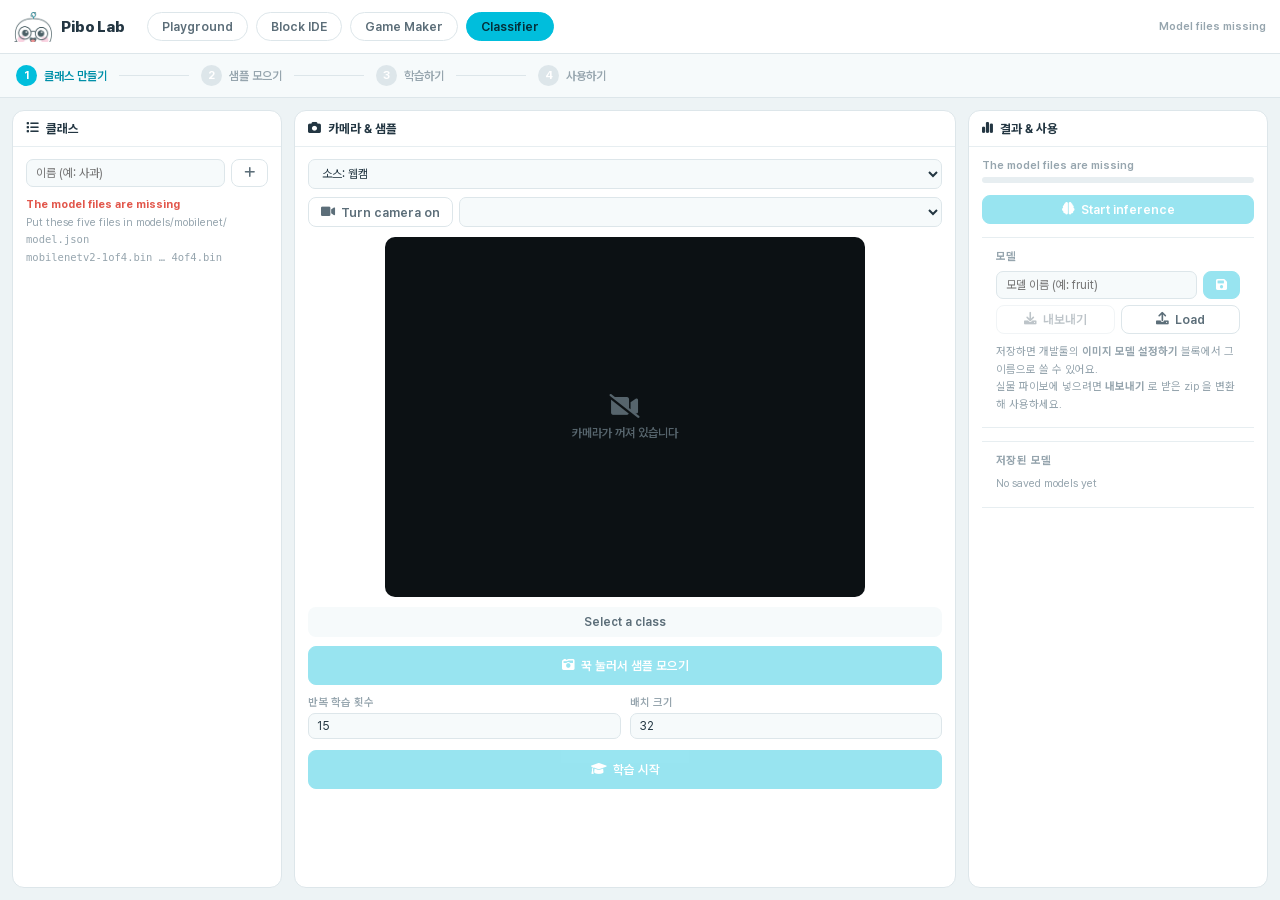
==== classify.html @ d9db9316 "update" ====
<!DOCTYPE html>
<html lang="ko">
<head>
<meta charset="utf-8">
<meta name="viewport" content="width=device-width,initial-scale=1">
<title>파이보 랩 — 분류툴</title>
<link rel="stylesheet" href="css/all.min.css?v=16">
<link rel="icon" type="image/png" href="img/favicon.png">
<link rel="stylesheet" href="fonts/pretendard.css?v=16">
<link rel="stylesheet" href="css/style.css?v=16">
<style>
  html,body{height:100%;margin:0;overflow:hidden}
  body{display:flex;flex-direction:column}
  #cfTop{height:54px;flex-shrink:0;display:flex;align-items:center;gap:8px;padding:0 14px;
    background:var(--panel,#FFFFFF);border-bottom:1px solid var(--line,#DDE6EA);flex-shrink:0;
    font-family:var(--sans,-apple-system,'Segoe UI',sans-serif);font-size:12.5px}
  #cfTop .title{font-size:15.5px;color:var(--ink,#233642);font-weight:800;letter-spacing:-.01em;
    height:100%;display:flex;align-items:center;gap:9px;padding-right:14px}
  #cfTop .sp{flex:1}
  .db{display:inline-flex;align-items:center;gap:6px;border:1px solid var(--line,#DDE6EA);
    background:var(--panel,#fff);color:var(--ink2,#5C6E79);border-radius:8px;
    padding:6px 12px;font-size:12.5px;font-weight:600;cursor:pointer;font-family:inherit;transition:all .12s}
  .db:hover{border-color:var(--acc,#00BEDC);color:var(--acc-ink,#0090A9);background:var(--acc-soft,#E1F7FB)}
  .db:disabled{opacity:.4;cursor:default}
  .db.go{background:var(--acc,#00BEDC);color:#fff;border-color:var(--acc,#00BEDC)}
  .db.go:hover{background:#00A8C4;border-color:#00A8C4;color:#fff}
  .db.go:disabled{background:var(--acc,#00BEDC);border-color:var(--acc,#00BEDC);color:#fff}
  .db.warn{background:var(--warn,#E2574C);color:#fff;border-color:var(--warn,#E2574C)}
  .db.warn:hover{background:#C94A40;border-color:#C94A40;color:#fff}

  /* 단계 표시 */
  #steps{display:flex;align-items:center;gap:0;padding:11px 16px;background:var(--panel2,#F5F9FB);
    border-bottom:1px solid var(--line,#DDE6EA);flex-shrink:0;
    font-family:var(--sans,-apple-system,'Segoe UI',sans-serif)}
  .stp{display:flex;align-items:center;gap:7px;font-size:12px;font-weight:600;color:var(--ink3,#96A5AE)}
  .stp .cir{width:21px;height:21px;border-radius:50%;display:flex;align-items:center;justify-content:center;
    background:var(--line,#DDE6EA);color:#fff;font-size:11px;font-weight:700}
  .stp.on{color:var(--acc-ink,#0090A9)}
  .stp.on .cir{background:var(--acc,#00BEDC)}
  .stp.done .cir{background:var(--ok,#2E9E63)}
  .stp.done{color:var(--ink2,#5C6E79)}
  .stpline{flex:1;height:1px;background:var(--line,#DDE6EA);margin:0 12px;max-width:70px}

  /* 다른 툴과 같이 화면 전체를 쓰고, 남는 높이는 카메라 화면이 가져간다 */
  #cfMain{flex:1;min-height:0;display:flex;gap:12px;padding:12px;box-sizing:border-box;
    background:var(--bg,#F0F5F7);font-family:var(--sans,-apple-system,'Segoe UI',sans-serif)}
  .pan{background:var(--panel,#fff);border:1px solid var(--line,#DDE6EA);border-radius:12px;
    display:flex;flex-direction:column;min-width:0;overflow:hidden}
  .pan > .ph{display:flex;align-items:center;gap:7px;padding:10px 13px;font-size:12.5px;font-weight:700;
    color:var(--ink,#233642);border-bottom:1px solid var(--line-soft,#E7EEF1);flex-shrink:0}
  .pan > .pb{padding:12px 13px;overflow-y:auto;flex:1}
  #panL{width:270px;flex-shrink:0}
  #panC{flex:1}
  #panR{width:300px;flex-shrink:0}

  .row{display:flex;gap:6px}
  .inp{flex:1;min-width:0;border:1px solid var(--line,#DDE6EA);background:var(--panel2,#F5F9FB);
    border-radius:7px;padding:6px 9px;font-size:12px;font-family:inherit;color:var(--ink,#233642);outline:none}
  .inp:focus{border-color:var(--acc,#00BEDC)}
  .hint{font-size:11px;color:var(--ink3,#96A5AE);margin-top:9px;line-height:1.6}

  /* 클래스 카드 */
  .cls{border:1px solid var(--line,#DDE6EA);border-radius:9px;padding:9px 10px;margin-top:8px;cursor:pointer;transition:all .12s}
  .cls:hover{border-color:var(--acc,#00BEDC)}
  .cls.on{border-color:var(--acc,#00BEDC);background:var(--acc-soft,#E1F7FB)}
  .cls .top{display:flex;align-items:center;gap:6px}
  .cls .nm{flex:1;font-size:12.5px;font-weight:700;color:var(--ink,#233642);
    overflow:hidden;text-overflow:ellipsis;white-space:nowrap}
  .cls .ct{font-size:11px;color:var(--ink3,#96A5AE);font-weight:600;flex-shrink:0}
  .cls .del{border:0;background:none;color:var(--ink3,#96A5AE);cursor:pointer;padding:2px 3px;font-size:11px}
  .cls .del:hover{color:var(--warn,#E2574C)}
  .thumbs{display:flex;flex-wrap:wrap;gap:3px;margin-top:7px;max-height:150px;overflow-y:auto;
    padding-right:2px}
  .thumbs img{width:32px;height:32px;object-fit:cover;border-radius:4px;display:block;cursor:pointer;
    transition:transform .1s,outline-color .1s;outline:2px solid transparent}
  .thumbs img:hover{transform:scale(2.2);outline-color:var(--warn,#E2574C);position:relative;z-index:5}

  /* 카메라 */
  /* 카메라·3D 모두 4:3 이므로 박스도 4:3 으로 둔다 (좌우 검은 여백이 생기지 않는다).
     높이는 화면에 맞춰 잡되 너무 커지지 않게 상한을 둔다. */
  #panC .pb{display:flex;flex-direction:column;min-height:0}
  #camBox{position:relative;background:#0C1114;border-radius:10px;overflow:hidden;
    flex:0 0 auto;aspect-ratio:4/3;height:min(40vh,360px);width:auto;max-width:100%;margin:0 auto}
  #camVid{width:100%;height:100%;object-fit:contain;display:block}
  #capBtn,#trainBtn,.params,.selinfo,#panC .row{flex-shrink:0}
  #vp{position:absolute;inset:0;display:none}
  /* 학습에 쓰이는 것은 파이보가 보는 화면이다. 3D 전체 화면이 아니라 그것을 보여준다 */
  .vchk{display:flex;align-items:center;gap:6px;font-size:11.5px;font-weight:600;color:var(--ink2,#5C6E79);cursor:pointer}
  .vchk input{cursor:pointer}
  .vhint{font-weight:500;color:var(--ink3,#96A5AE);font-size:11px}
  .vrows{display:flex;gap:14px;margin-top:7px;flex-wrap:wrap}
  .vr{display:flex;align-items:center;gap:4px;font-size:11px;color:var(--ink2,#5C6E79)}
  .vr b{font-weight:600;margin-right:2px}
  .vr i{font-style:normal;font-weight:700;color:var(--ink,#233642);min-width:32px;text-align:center;
    font-variant-numeric:tabular-nums}
  .vb{width:19px;height:19px;border:1px solid var(--line,#DDE6EA);background:var(--panel2,#F5F9FB);
    border-radius:5px;font-family:inherit;font-size:11px;font-weight:700;line-height:1;padding:0;
    cursor:pointer;color:var(--ink,#233642)}
  .vb:hover{border-color:var(--acc,#00BEDC);color:var(--acc-ink,#0090A9)}
  #povView{position:absolute;inset:0;width:100%;height:100%;object-fit:contain;display:none;z-index:2;background:#0C1114}
  @keyframes spin{to{transform:rotate(360deg)}}
  #vp canvas{width:100%;height:100%;display:block}
  /* 분류툴에서는 OLED·카메라 패널이 필요 없다.
     #oledPreview 는 viewer.js 가 체험툴용 폴백으로 직접 만드는 것이라 따로 숨긴다 */
  #vpPanels,#oledPreview{display:none !important}
  #camOff{position:absolute;inset:0;display:flex;flex-direction:column;align-items:center;justify-content:center;
    gap:8px;color:#56646C;font-size:12px;font-weight:600}
  .selinfo{margin-top:10px;padding:8px 10px;border-radius:8px;background:var(--panel2,#F5F9FB);
    font-size:12px;color:var(--ink2,#5C6E79);font-weight:600;text-align:center}
  .selinfo.on{background:var(--acc-soft,#E1F7FB);color:var(--acc-ink,#0090A9)}
  #capBtn{width:100%;margin-top:9px;justify-content:center;padding:11px}
  .params{display:flex;gap:9px;margin-top:11px}
  .params label{flex:1;font-size:11px;color:var(--ink3,#96A5AE);font-weight:600}
  .params input{width:100%;box-sizing:border-box;margin-top:4px;border:1px solid var(--line,#DDE6EA);
    background:var(--panel2,#F5F9FB);border-radius:7px;padding:5px 8px;font-size:12px;font-family:inherit;
    color:var(--ink,#233642);outline:none}
  #trainBtn{width:100%;margin-top:11px;justify-content:center;padding:11px}

  /* 진행 */
  .prg{margin-bottom:12px}
  .prg .lb{display:flex;justify-content:space-between;font-size:11px;color:var(--ink3,#96A5AE);font-weight:600;margin-bottom:5px}
  .track{height:6px;border-radius:3px;background:var(--line-soft,#E7EEF1);overflow:hidden}
  .fill{height:100%;width:0;background:var(--acc,#00BEDC);transition:width .2s}

  /* 예측 결과 */
  .bar{margin-bottom:7px}
  .bar .bl{display:flex;justify-content:space-between;font-size:11.5px;font-weight:600;
    color:var(--ink2,#5C6E79);margin-bottom:3px}
  .bar .bt{height:8px;border-radius:4px;background:var(--line-soft,#E7EEF1);overflow:hidden}
  .bar .bf{height:100%;width:0;background:var(--ink3,#B8C4CB);transition:width .15s}
  .bar.top .bl{color:var(--acc-ink,#0090A9)}
  .bar.top .bf{background:var(--acc,#00BEDC)}

  .sec{border-top:1px solid var(--line-soft,#E7EEF1);margin-top:13px;padding-top:12px}
  .sec .st{font-size:11px;font-weight:700;color:var(--ink3,#96A5AE);margin-bottom:8px;
    text-transform:uppercase;letter-spacing:.04em}
  .saved{display:flex;align-items:center;gap:6px;padding:6px 9px;border-radius:7px;
    background:var(--panel2,#F5F9FB);margin-bottom:5px;font-size:11.5px}
  .saved .nm{flex:1;font-weight:700;color:var(--ink,#233642);overflow:hidden;text-overflow:ellipsis;white-space:nowrap}
  .saved .mt{color:var(--ink3,#96A5AE);flex-shrink:0;font-size:10.5px}
  .saved button{border:0;background:none;color:var(--ink3,#96A5AE);cursor:pointer;padding:2px 3px}
  .saved button:hover{color:var(--warn,#E2574C)}

  #toast{position:fixed;left:50%;bottom:26px;transform:translateX(-50%);z-index:200;
    background:#233642;color:#fff;font-size:12.5px;font-weight:600;padding:10px 18px;border-radius:9px;
    box-shadow:0 6px 20px rgba(0,0,0,.2);opacity:0;pointer-events:none;transition:opacity .2s;
    font-family:var(--sans,-apple-system,'Segoe UI',sans-serif)}
  #toast.on{opacity:1}

  @media (max-width:1100px){
    #cfMain{flex-wrap:wrap;overflow-y:auto}
    #panL,#panR{width:100%}
    #panC{flex:1 1 100%;min-height:420px}
    #camBox{min-height:220px}
  }
</style>
</head>
<body>

<div id="cfTop">
  <span class="title"><img src="img/pibo-logo.png" alt="" style="height:30px">파이보 랩</span>
  <a class="navlink" href="index.html">체험툴</a>
  <a class="navlink" href="dev.html">개발툴</a>
  <a class="navlink" href="game.html">게임툴</a>
  <span class="navlink on">분류툴</span>
  <span class="sp"></span>
  <span id="engine" style="font-size:11px;color:var(--ink3,#96A5AE);font-weight:600">준비 중…</span>
</div>

<div id="steps">
  <div class="stp on" id="s1"><span class="cir">1</span>클래스 만들기</div>
  <div class="stpline"></div>
  <div class="stp" id="s2"><span class="cir">2</span>샘플 모으기</div>
  <div class="stpline"></div>
  <div class="stp" id="s3"><span class="cir">3</span>학습하기</div>
  <div class="stpline"></div>
  <div class="stp" id="s4"><span class="cir">4</span>사용하기</div>
</div>

<div id="cfMain">

  <div class="pan" id="panL">
    <div class="ph"><i class="fa-solid fa-list"></i>클래스</div>
    <div class="pb">
      <div class="row">
        <input class="inp" id="clsName" type="text" placeholder="이름 (예: 사과)" maxlength="20">
        <button class="db" id="clsAdd"><i class="fa-solid fa-plus"></i></button>
      </div>
      <div id="clsList"></div>
      <div class="hint" id="clsHint">
        <i class="fa-solid fa-lightbulb"></i> 구분하고 싶은 것마다 클래스를 만드세요.<br>
        클래스를 눌러 선택한 뒤 샘플을 모읍니다.
      </div>
    </div>
  </div>

  <div class="pan" id="panC">
    <div class="ph"><i class="fa-solid fa-camera"></i>카메라 &amp; 샘플</div>
    <div class="pb">
      <div class="row" style="margin-bottom:8px">
        <select class="inp" id="srcSel" style="cursor:pointer">
          <option value="webcam">소스: 웹캠</option>
          <option value="pibo">소스: 파이보 시야 (공장 라인)</option>
        </select>
      </div>
      <div class="row" id="webRow" style="margin-bottom:10px">
        <button class="db" id="camBtn" style="flex-shrink:0"><i class="fa-solid fa-video"></i> 카메라 켜기</button>
        <select class="inp" id="camSel" style="cursor:pointer"></select>
      </div>
      <div class="row" id="piboRow" style="margin-bottom:8px;display:none">
        <select class="inp" id="lineSel" style="cursor:pointer"></select>
        <select class="inp" id="itemSel" style="cursor:pointer"></select>
      </div>
      <div id="varyRow" style="display:none;margin-bottom:10px">
        <label class="vchk"><input type="checkbox" id="varyChk" checked>
          자동 변화 <span class="vhint">— 물건이 돌아가며 여러 각도로 찍힙니다 (끄면 정면 고정)</span></label>
        <div class="vrows">
          <span class="vr"><b>좌우</b><button class="vb" data-k="x" data-d="-0.01">−</button>
            <i id="vX">0cm</i><button class="vb" data-k="x" data-d="0.01">+</button></span>
          <span class="vr"><b>앞뒤</b><button class="vb" data-k="z" data-d="-0.01">−</button>
            <i id="vZ">0cm</i><button class="vb" data-k="z" data-d="0.01">+</button></span>
          <span class="vr"><b>크기</b><button class="vb" data-k="s" data-d="-0.1">−</button>
            <i id="vS">1.0</i><button class="vb" data-k="s" data-d="0.1">+</button></span>
          <span class="vr"><b>고개 각도</b><button class="vb" id="tiltDn">−</button>
            <i id="vT">0°</i><button class="vb" id="tiltUp">+</button></span>
          <span class="vr"><b>벨트 거리</b><button class="vb" id="distDn">−</button>
            <i id="vD">0cm</i><button class="vb" id="distUp">+</button></span>
        </div>
      </div>

      <div id="camBox">
        <video id="camVid" playsinline muted></video>
        <div id="vp">
          <canvas id="cv"></canvas>
          <div id="loadOv" style="position:absolute;inset:0;display:none;flex-direction:column;
               align-items:center;justify-content:center;gap:7px;background:rgba(12,17,20,.88);color:#E6EDF3;
               font-size:12px;font-weight:600">
            <div id="spinner" style="width:22px;height:22px;border:3px solid #3A4046;border-top-color:#00BEDC;
                 border-radius:50%;animation:spin 1s linear infinite"></div>
            <div id="loadTitle">불러오는 중</div>
            <div style="width:60%;height:4px;border-radius:2px;background:#3A4046;overflow:hidden">
              <div id="pbar" style="height:100%;width:0;background:#00BEDC"></div>
            </div>
            <div id="ptext" style="font-size:11px;color:#9AA5AD;font-weight:500;text-align:center"></div>
          </div>
          <div id="emptyMsg" style="position:absolute;inset:0;display:none;align-items:center;
               justify-content:center;color:#8B949E;font-size:12px;font-weight:600">모델을 불러오지 못했습니다</div>
        </div>
        <canvas id="povView"></canvas>
        <div id="camOff"><i class="fa-solid fa-video-slash fa-2x"></i><span>카메라가 꺼져 있습니다</span></div>
      </div>

      <div class="selinfo" id="selInfo">클래스를 선택하세요</div>

      <button class="db go" id="capBtn" disabled><i class="fa-solid fa-camera-retro"></i> 꾹 눌러서 샘플 모으기</button>

      <div class="params">
        <label>반복 학습 횟수<input type="number" id="epochs" value="15" min="1" max="100"></label>
        <label>배치 크기<input type="number" id="batch" value="32" min="1" max="256"></label>
      </div>

      <button class="db go" id="trainBtn" disabled><i class="fa-solid fa-graduation-cap"></i> 학습 시작</button>
    </div>
  </div>

  <div class="pan" id="panR">
    <div class="ph"><i class="fa-solid fa-chart-simple"></i>결과 &amp; 사용</div>
    <div class="pb">
      <div class="prg">
        <div class="lb"><span id="prgLabel">준비 중</span><span id="prgPct"></span></div>
        <div class="track"><div class="fill" id="prgFill"></div></div>
      </div>

      <button class="db go" id="inferBtn" disabled style="width:100%;justify-content:center">
        <i class="fa-solid fa-brain"></i> 추론 시작
      </button>
      <div id="bars" style="margin-top:11px"></div>

      <div class="sec">
        <div class="st">모델</div>
        <div class="row" style="margin-bottom:6px">
          <input class="inp" id="mdlName" type="text" placeholder="모델 이름 (예: fruit)" maxlength="30">
          <button class="db go" id="mdlSave" disabled><i class="fa-solid fa-floppy-disk"></i></button>
        </div>
        <div class="row">
          <button class="db" id="mdlExport" disabled style="flex:1;justify-content:center">
            <i class="fa-solid fa-download"></i> 내보내기
          </button>
          <button class="db" id="mdlImport" style="flex:1;justify-content:center">
            <i class="fa-solid fa-upload"></i> 불러오기
          </button>
        </div>
        <input type="file" id="mdlFile" accept=".zip" style="display:none">
        <div class="hint">
          저장하면 개발툴의 <b>이미지 모델 설정하기</b> 블록에서 그 이름으로 쓸 수 있어요.<br>
          실물 파이보에 넣으려면 <b>내보내기</b> 로 받은 zip 을 변환해 사용하세요.
        </div>
      </div>

      <div class="sec">
        <div class="st">저장된 모델</div>
        <div id="savedList"></div>
      </div>
    </div>
  </div>

</div>

<div id="toast"></div>

<!-- viewer.js / physics.js 가 참조하는 체험툴 전용 요소들 (분류툴에선 화면에 안 보임) -->
<div class="stubs" style="display:none">
  <span id="statusBadge"></span><div id="infoSec"></div><div id="infoRows"></div>
  <div id="jointsEl"></div><span id="jcount"></span>
  <input id="lcdText" value=""><input type="color" id="lcdColor" value="#ffffff">
  <input type="color" id="glassColor" value="#00e1ff">
  <span id="tlTimeDisp"></span><span id="tlPlayPause"></span>
  <button id="physBtn"></button><button id="gridBtn"></button>
</div>

<script src="lib/three.min.js?v=16"></script>
<script src="lib/jszip.min.js?v=16"></script>
<script src="lib/tf.min.js?v=16"></script>
<script src="js/i18n.js?v=16"></script>

<!-- 시뮬레이터 (개발툴과 완전히 같은 파일) -->
<script src="js/config.js?v=16"></script>
<script src="js/dom.js?v=16"></script>
<script src="js/orbit.js?v=16"></script>
<script src="js/loaders.js?v=16"></script>
<script src="js/viewer.js?v=16"></script>
<script src="js/physics.js?v=16"></script>
<script src="js/backdrop.js?v=16"></script>
<script src="js/backdrop_factory.js?v=16"></script>
<script src="js/motion.js?v=16"></script>
<script src="js/pibo_api.js?v=16"></script>
<script src="js/custom_style.js?v=16"></script>
<script src="js/pibo_oled.js?v=16"></script>
<script src="js/motion_names.js?v=16"></script>
<script src="js/cf_store.js?v=16"></script>
<script src="js/pibo_camera.js?v=16"></script>
<script src="js/classify.js?v=16"></script>
</body>
</html>
---- fonts/pretendard.css ----
/*
Copyright (c) 2021 Kil Hyung-jin, with Reserved Font Name Pretendard.
https://github.com/orioncactus/pretendard

This Font Software is licensed under the SIL Open Font License, Version 1.1.
This license is copied below, and is also available with a FAQ at:
http://scripts.sil.org/OFL
*/
/* [0] */
@font-face {
	font-family: 'Pretendard Variable';
	font-style: normal;
	font-display: swap;
	font-weight: 45 920;
	src: url(./woff2-dynamic-subset/PretendardVariable.subset.0.woff2) format('woff2-variations');
	unicode-range: U+f9ca-fa0b, U+ff03-ff05, U+ff07, U+ff0a-ff0b, U+ff0d-ff19, U+ff1b, U+ff1d, U+ff20-ff5b, U+ff5d, U+ffe0-ffe3, U+ffe5-ffe6;
}

/* [1] */
@font-face {
	font-family: 'Pretendard Variable';
	font-style: normal;
	font-display: swap;
	font-weight: 45 920;
	src: url(./woff2-dynamic-subset/PretendardVariable.subset.1.woff2) format('woff2-variations');
	unicode-range: U+d723-d728, U+d72a-d733, U+d735-d748, U+d74a-d74f, U+d752-d753, U+d755-d757, U+d75a-d75f, U+d762-d764, U+d766-d768, U+d76a-d76b, U+d76d-d76f, U+d771-d787, U+d789-d78b, U+d78d-d78f, U+d791-d797, U+d79a, U+d79c, U+d79e-d7a3, U+f900-f909, U+f90b-f92e;
}

/* [2] */
@font-face {
	font-family: 'Pretendard Variable';
	font-style: normal;
	font-display: swap;
	font-weight: 45 920;
	src: url(./woff2-dynamic-subset/PretendardVariable.subset.2.woff2) format('woff2-variations');
	unicode-range: U+d679-d68b, U+d68e-d69e, U+d6a0, U+d6a2-d6a7, U+d6a9-d6c3, U+d6c6-d6c7, U+d6c9-d6cb, U+d6cd-d6d3, U+d6d5-d6d6, U+d6d8-d6e3, U+d6e5-d6e7, U+d6e9-d6fb, U+d6fd-d717, U+d719-d71f, U+d721-d722;
}

/* [3] */
@font-face {
	font-family: 'Pretendard Variable';
	font-style: normal;
	font-display: swap;
	font-weight: 45 920;
	src: url(./woff2-dynamic-subset/PretendardVariable.subset.3.woff2) format('woff2-variations');
	unicode-range: U+d5bc-d5c7, U+d5ca-d5cb, U+d5cd-d5cf, U+d5d1-d5d7, U+d5d9-d5da, U+d5dc, U+d5de-d5e3, U+d5e6-d5e7, U+d5e9-d5eb, U+d5ed-d5f6, U+d5f8, U+d5fa-d5ff, U+d602-d603, U+d605-d607, U+d609-d60f, U+d612-d613, U+d616-d61b, U+d61d-d637, U+d63a-d63b, U+d63d-d63f, U+d641-d647, U+d64a-d64c, U+d64e-d653, U+d656-d657, U+d659-d65b, U+d65d-d666, U+d668, U+d66a-d678;
}

/* [4] */
@font-face {
	font-family: 'Pretendard Variable';
	font-style: normal;
	font-display: swap;
	font-weight: 45 920;
	src: url(./woff2-dynamic-subset/PretendardVariable.subset.4.woff2) format('woff2-variations');
	unicode-range: U+d507, U+d509-d50b, U+d50d-d513, U+d515-d53b, U+d53e-d53f, U+d541-d543, U+d545-d54c, U+d54e, U+d550, U+d552-d557, U+d55a-d55b, U+d55d-d55f, U+d561-d564, U+d566-d567, U+d56a, U+d56c, U+d56e-d573, U+d576-d577, U+d579-d583, U+d585-d586, U+d58a-d5a4, U+d5a6-d5bb;
}

/* [5] */
@font-face {
	font-family: 'Pretendard Variable';
	font-style: normal;
	font-display: swap;
	font-weight: 45 920;
	src: url(./woff2-dynamic-subset/PretendardVariable.subset.5.woff2) format('woff2-variations');
	unicode-range: U+d464-d477, U+d47a-d47b, U+d47d-d47f, U+d481-d487, U+d489-d48a, U+d48c, U+d48e-d4e7, U+d4e9-d503, U+d505-d506;
}

/* [6] */
@font-face {
	font-family: 'Pretendard Variable';
	font-style: normal;
	font-display: swap;
	font-weight: 45 920;
	src: url(./woff2-dynamic-subset/PretendardVariable.subset.6.woff2) format('woff2-variations');
	unicode-range: U+d3bf-d3c7, U+d3ca-d3cf, U+d3d1-d3eb, U+d3ee-d3ef, U+d3f1-d3f3, U+d3f5-d3fb, U+d3fd-d400, U+d402-d45b, U+d45d-d463;
}

/* [7] */
@font-face {
	font-family: 'Pretendard Variable';
	font-style: normal;
	font-display: swap;
	font-weight: 45 920;
	src: url(./woff2-dynamic-subset/PretendardVariable.subset.7.woff2) format('woff2-variations');
	unicode-range: U+d2ff, U+d302-d304, U+d306-d30b, U+d30f, U+d311-d313, U+d315-d31b, U+d31e, U+d322-d324, U+d326-d327, U+d32a-d32b, U+d32d-d32f, U+d331-d337, U+d339-d33c, U+d33e-d37b, U+d37e-d37f, U+d381-d383, U+d385-d38b, U+d38e-d390, U+d392-d397, U+d39a-d39b, U+d39d-d39f, U+d3a1-d3a7, U+d3a9-d3aa, U+d3ac, U+d3ae-d3b3, U+d3b5-d3b7, U+d3b9-d3bb, U+d3bd-d3be;
}

/* [8] */
@font-face {
	font-family: 'Pretendard Variable';
	font-style: normal;
	font-display: swap;
	font-weight: 45 920;
	src: url(./woff2-dynamic-subset/PretendardVariable.subset.8.woff2) format('woff2-variations');
	unicode-range: U+d257-d27f, U+d281-d29b, U+d29d-d29f, U+d2a1-d2ab, U+d2ad-d2b7, U+d2ba-d2bb, U+d2bd-d2bf, U+d2c1-d2c7, U+d2c9-d2ef, U+d2f2-d2f3, U+d2f5-d2f7, U+d2f9-d2fe;
}

/* [9] */
@font-face {
	font-family: 'Pretendard Variable';
	font-style: normal;
	font-display: swap;
	font-weight: 45 920;
	src: url(./woff2-dynamic-subset/PretendardVariable.subset.9.woff2) format('woff2-variations');
	unicode-range: U+d1b4, U+d1b6-d1f3, U+d1f5-d22b, U+d22e-d22f, U+d231-d233, U+d235-d23b, U+d23d-d240, U+d242-d256;
}

/* [10] */
@font-face {
	font-family: 'Pretendard Variable';
	font-style: normal;
	font-display: swap;
	font-weight: 45 920;
	src: url(./woff2-dynamic-subset/PretendardVariable.subset.10.woff2) format('woff2-variations');
	unicode-range: U+d105-d12f, U+d132-d133, U+d135-d137, U+d139-d13f, U+d141-d142, U+d144, U+d146-d14b, U+d14e-d14f, U+d151-d153, U+d155-d15b, U+d15e-d187, U+d189-d19f, U+d1a2-d1a3, U+d1a5-d1a7, U+d1a9-d1af, U+d1b2-d1b3;
}

/* [11] */
@font-face {
	font-family: 'Pretendard Variable';
	font-style: normal;
	font-display: swap;
	font-weight: 45 920;
	src: url(./woff2-dynamic-subset/PretendardVariable.subset.11.woff2) format('woff2-variations');
	unicode-range: U+d04b-d04f, U+d051-d057, U+d059-d06b, U+d06d-d06f, U+d071-d073, U+d075-d07b, U+d07e-d0a3, U+d0a6-d0a7, U+d0a9-d0ab, U+d0ad-d0b3, U+d0b6, U+d0b8, U+d0ba-d0bf, U+d0c2-d0c3, U+d0c5-d0c7, U+d0c9-d0cf, U+d0d2, U+d0d6-d0db, U+d0de-d0df, U+d0e1-d0e3, U+d0e5-d0eb, U+d0ee-d0f0, U+d0f2-d104;
}

/* [12] */
@font-face {
	font-family: 'Pretendard Variable';
	font-style: normal;
	font-display: swap;
	font-weight: 45 920;
	src: url(./woff2-dynamic-subset/PretendardVariable.subset.12.woff2) format('woff2-variations');
	unicode-range: U+cfa2-cfc3, U+cfc5-cfdf, U+cfe2-cfe3, U+cfe5-cfe7, U+cfe9-cff4, U+cff6-cffb, U+cffd-cfff, U+d001-d003, U+d005-d017, U+d019-d033, U+d036-d037, U+d039-d03b, U+d03d-d04a;
}

/* [13] */
@font-face {
	font-family: 'Pretendard Variable';
	font-style: normal;
	font-display: swap;
	font-weight: 45 920;
	src: url(./woff2-dynamic-subset/PretendardVariable.subset.13.woff2) format('woff2-variations');
	unicode-range: U+cef0-cef3, U+cef6, U+cef9-ceff, U+cf01-cf03, U+cf05-cf07, U+cf09-cf0f, U+cf11-cf12, U+cf14-cf1b, U+cf1d-cf1f, U+cf21-cf2f, U+cf31-cf53, U+cf56-cf57, U+cf59-cf5b, U+cf5d-cf63, U+cf66, U+cf68, U+cf6a-cf6f, U+cf71-cf84, U+cf86-cf8b, U+cf8d-cfa1;
}

/* [14] */
@font-face {
	font-family: 'Pretendard Variable';
	font-style: normal;
	font-display: swap;
	font-weight: 45 920;
	src: url(./woff2-dynamic-subset/PretendardVariable.subset.14.woff2) format('woff2-variations');
	unicode-range: U+ce3c-ce57, U+ce5a-ce5b, U+ce5d-ce5f, U+ce61-ce67, U+ce6a, U+ce6c, U+ce6e-ce73, U+ce76-ce77, U+ce79-ce7b, U+ce7d-ce83, U+ce85-ce88, U+ce8a-ce8f, U+ce91-ce93, U+ce95-ce97, U+ce99-ce9f, U+cea2, U+cea4-ceab, U+cead-cee3, U+cee6-cee7, U+cee9-ceeb, U+ceed-ceef;
}

/* [15] */
@font-face {
	font-family: 'Pretendard Variable';
	font-style: normal;
	font-display: swap;
	font-weight: 45 920;
	src: url(./woff2-dynamic-subset/PretendardVariable.subset.15.woff2) format('woff2-variations');
	unicode-range: U+cd92-cd93, U+cd96-cd97, U+cd99-cd9b, U+cd9d-cda3, U+cda6-cda8, U+cdaa-cdaf, U+cdb1-cdc3, U+cdc5-cdcb, U+cdcd-cde7, U+cde9-ce03, U+ce05-ce1f, U+ce22-ce34, U+ce36-ce3b;
}

/* [16] */
@font-face {
	font-family: 'Pretendard Variable';
	font-style: normal;
	font-display: swap;
	font-weight: 45 920;
	src: url(./woff2-dynamic-subset/PretendardVariable.subset.16.woff2) format('woff2-variations');
	unicode-range: U+ccef-cd07, U+cd0a-cd0b, U+cd0d-cd1a, U+cd1c, U+cd1e-cd2b, U+cd2d-cd5b, U+cd5d-cd77, U+cd79-cd91;
}

/* [17] */
@font-face {
	font-family: 'Pretendard Variable';
	font-style: normal;
	font-display: swap;
	font-weight: 45 920;
	src: url(./woff2-dynamic-subset/PretendardVariable.subset.17.woff2) format('woff2-variations');
	unicode-range: U+cc3f-cc43, U+cc46-cc47, U+cc49-cc4b, U+cc4d-cc53, U+cc55-cc58, U+cc5a-cc5f, U+cc61-cc97, U+cc9a-cc9b, U+cc9d-cc9f, U+cca1-cca7, U+ccaa, U+ccac, U+ccae-ccb3, U+ccb6-ccb7, U+ccb9-ccbb, U+ccbd-cccf, U+ccd1-cce3, U+cce5-ccee;
}

/* [18] */
@font-face {
	font-family: 'Pretendard Variable';
	font-style: normal;
	font-display: swap;
	font-weight: 45 920;
	src: url(./woff2-dynamic-subset/PretendardVariable.subset.18.woff2) format('woff2-variations');
	unicode-range: U+cb91-cbd3, U+cbd5-cbe3, U+cbe5-cc0b, U+cc0e-cc0f, U+cc11-cc13, U+cc15-cc1b, U+cc1d-cc20, U+cc23-cc27, U+cc2a-cc2b, U+cc2d, U+cc2f, U+cc31-cc37, U+cc3a, U+cc3c;
}

/* [19] */
@font-face {
	font-family: 'Pretendard Variable';
	font-style: normal;
	font-display: swap;
	font-weight: 45 920;
	src: url(./woff2-dynamic-subset/PretendardVariable.subset.19.woff2) format('woff2-variations');
	unicode-range: U+caf4-cb47, U+cb4a-cb90;
}

/* [20] */
@font-face {
	font-family: 'Pretendard Variable';
	font-style: normal;
	font-display: swap;
	font-weight: 45 920;
	src: url(./woff2-dynamic-subset/PretendardVariable.subset.20.woff2) format('woff2-variations');
	unicode-range: U+ca4a-ca4b, U+ca4e-ca4f, U+ca51-ca53, U+ca55-ca5b, U+ca5d-ca60, U+ca62-ca83, U+ca85-cabb, U+cabe-cabf, U+cac1-cac3, U+cac5-cacb, U+cacd-cad0, U+cad2, U+cad4-cad8, U+cada-caf3;
}

/* [21] */
@font-face {
	font-family: 'Pretendard Variable';
	font-style: normal;
	font-display: swap;
	font-weight: 45 920;
	src: url(./woff2-dynamic-subset/PretendardVariable.subset.21.woff2) format('woff2-variations');
	unicode-range: U+c996-c997, U+c99a-c99c, U+c99e-c9bf, U+c9c2-c9c3, U+c9c5-c9c7, U+c9c9-c9cf, U+c9d2, U+c9d4, U+c9d7-c9d8, U+c9db, U+c9de-c9df, U+c9e1-c9e3, U+c9e5-c9e6, U+c9e8-c9eb, U+c9ee-c9f0, U+c9f2-c9f7, U+c9f9-ca0b, U+ca0d-ca28, U+ca2a-ca49;
}

/* [22] */
@font-face {
	font-family: 'Pretendard Variable';
	font-style: normal;
	font-display: swap;
	font-weight: 45 920;
	src: url(./woff2-dynamic-subset/PretendardVariable.subset.22.woff2) format('woff2-variations');
	unicode-range: U+c8e9-c8f4, U+c8f6-c8fb, U+c8fe-c8ff, U+c901-c903, U+c905-c90b, U+c90e-c910, U+c912-c917, U+c919-c92b, U+c92d-c94f, U+c951-c953, U+c955-c96b, U+c96d-c973, U+c975-c987, U+c98a-c98b, U+c98d-c98f, U+c991-c995;
}

/* [23] */
@font-face {
	font-family: 'Pretendard Variable';
	font-style: normal;
	font-display: swap;
	font-weight: 45 920;
	src: url(./woff2-dynamic-subset/PretendardVariable.subset.23.woff2) format('woff2-variations');
	unicode-range: U+c841-c84b, U+c84d-c86f, U+c872-c873, U+c875-c877, U+c879-c87f, U+c882-c884, U+c887-c88a, U+c88d-c8c3, U+c8c5-c8df, U+c8e1-c8e8;
}

/* [24] */
@font-face {
	font-family: 'Pretendard Variable';
	font-style: normal;
	font-display: swap;
	font-weight: 45 920;
	src: url(./woff2-dynamic-subset/PretendardVariable.subset.24.woff2) format('woff2-variations');
	unicode-range: U+c779-c77b, U+c77e-c782, U+c786, U+c78b, U+c78d, U+c78f, U+c792-c793, U+c795, U+c797, U+c799-c79f, U+c7a2, U+c7a7-c7ab, U+c7ae-c7bb, U+c7bd-c7c0, U+c7c2-c7c7, U+c7c9-c7dc, U+c7de-c7ff, U+c802-c803, U+c805-c807, U+c809, U+c80b-c80f, U+c812, U+c814, U+c817-c81b, U+c81e-c81f, U+c821-c823, U+c825-c82e, U+c830-c837, U+c839-c83b, U+c83d-c840;
}

/* [25] */
@font-face {
	font-family: 'Pretendard Variable';
	font-style: normal;
	font-display: swap;
	font-weight: 45 920;
	src: url(./woff2-dynamic-subset/PretendardVariable.subset.25.woff2) format('woff2-variations');
	unicode-range: U+c6bb-c6bf, U+c6c2, U+c6c4, U+c6c6-c6cb, U+c6ce-c6cf, U+c6d1-c6d3, U+c6d5-c6db, U+c6dd-c6df, U+c6e1-c6e7, U+c6e9-c6eb, U+c6ed-c6ef, U+c6f1-c6f8, U+c6fa-c703, U+c705-c707, U+c709-c70b, U+c70d-c716, U+c718, U+c71a-c71f, U+c722-c723, U+c725-c727, U+c729-c734, U+c736-c73b, U+c73e-c73f, U+c741-c743, U+c745-c74b, U+c74e-c750, U+c752-c757, U+c759-c773, U+c776-c777;
}

/* [26] */
@font-face {
	font-family: 'Pretendard Variable';
	font-style: normal;
	font-display: swap;
	font-weight: 45 920;
	src: url(./woff2-dynamic-subset/PretendardVariable.subset.26.woff2) format('woff2-variations');
	unicode-range: U+c5f5-c5fb, U+c5fe, U+c602-c605, U+c607, U+c609-c60f, U+c611-c61a, U+c61c-c623, U+c626-c627, U+c629-c62b, U+c62d, U+c62f-c632, U+c636, U+c638, U+c63a-c63f, U+c642-c643, U+c645-c647, U+c649-c652, U+c656-c65b, U+c65d-c65f, U+c661-c663, U+c665-c677, U+c679-c67b, U+c67d-c693, U+c696-c697, U+c699-c69b, U+c69d-c6a3, U+c6a6, U+c6a8, U+c6aa-c6af, U+c6b2-c6b3, U+c6b5-c6b7, U+c6b9-c6ba;
}

/* [27] */
@font-face {
	font-family: 'Pretendard Variable';
	font-style: normal;
	font-display: swap;
	font-weight: 45 920;
	src: url(./woff2-dynamic-subset/PretendardVariable.subset.27.woff2) format('woff2-variations');
	unicode-range: U+c517-c527, U+c52a-c52b, U+c52d-c52f, U+c531-c538, U+c53a, U+c53c, U+c53e-c543, U+c546-c547, U+c54b, U+c54d-c552, U+c556, U+c55a-c55b, U+c55d, U+c55f, U+c562-c563, U+c565-c567, U+c569-c56f, U+c572, U+c574, U+c576-c57b, U+c57e-c57f, U+c581-c583, U+c585-c586, U+c588-c58b, U+c58e, U+c590, U+c592-c596, U+c599-c5b3, U+c5b6-c5b7, U+c5ba, U+c5be-c5c3, U+c5ca-c5cb, U+c5cd, U+c5cf, U+c5d2-c5d3, U+c5d5-c5d7, U+c5d9-c5df, U+c5e1-c5e2, U+c5e4, U+c5e6-c5eb, U+c5ef, U+c5f1-c5f3;
}

/* [28] */
@font-face {
	font-family: 'Pretendard Variable';
	font-style: normal;
	font-display: swap;
	font-weight: 45 920;
	src: url(./woff2-dynamic-subset/PretendardVariable.subset.28.woff2) format('woff2-variations');
	unicode-range: U+c475-c4ef, U+c4f2-c4f3, U+c4f5-c4f7, U+c4f9-c4ff, U+c502-c50b, U+c50d-c516;
}

/* [29] */
@font-face {
	font-family: 'Pretendard Variable';
	font-style: normal;
	font-display: swap;
	font-weight: 45 920;
	src: url(./woff2-dynamic-subset/PretendardVariable.subset.29.woff2) format('woff2-variations');
	unicode-range: U+c3d0-c3d7, U+c3da-c3db, U+c3dd-c3de, U+c3e1-c3ec, U+c3ee-c3f3, U+c3f5-c42b, U+c42d-c463, U+c466-c474;
}

/* [30] */
@font-face {
	font-family: 'Pretendard Variable';
	font-style: normal;
	font-display: swap;
	font-weight: 45 920;
	src: url(./woff2-dynamic-subset/PretendardVariable.subset.30.woff2) format('woff2-variations');
	unicode-range: U+c32b-c367, U+c36a-c36b, U+c36d-c36f, U+c371-c377, U+c37a-c37b, U+c37e-c383, U+c385-c387, U+c389-c3cf;
}

/* [31] */
@font-face {
	font-family: 'Pretendard Variable';
	font-style: normal;
	font-display: swap;
	font-weight: 45 920;
	src: url(./woff2-dynamic-subset/PretendardVariable.subset.31.woff2) format('woff2-variations');
	unicode-range: U+c26a-c26b, U+c26d-c26f, U+c271-c273, U+c275-c27b, U+c27e-c287, U+c289-c28f, U+c291-c297, U+c299-c29a, U+c29c-c2a3, U+c2a5-c2a7, U+c2a9-c2ab, U+c2ad-c2b3, U+c2b6, U+c2b8, U+c2ba-c2bb, U+c2bd-c2db, U+c2de-c2df, U+c2e1-c2e2, U+c2e5-c2ea, U+c2ee, U+c2f0, U+c2f2-c2f5, U+c2f7, U+c2fa-c2fb, U+c2fd-c2ff, U+c301-c307, U+c309-c30c, U+c30e-c312, U+c315-c323, U+c325-c328, U+c32a;
}

/* [32] */
@font-face {
	font-family: 'Pretendard Variable';
	font-style: normal;
	font-display: swap;
	font-weight: 45 920;
	src: url(./woff2-dynamic-subset/PretendardVariable.subset.32.woff2) format('woff2-variations');
	unicode-range: U+c1bc-c1c3, U+c1c5-c1df, U+c1e1-c1fb, U+c1fd-c203, U+c205-c20c, U+c20e, U+c210-c217, U+c21a-c21b, U+c21d-c21e, U+c221-c227, U+c229-c22a, U+c22c, U+c22e, U+c230, U+c233-c24f, U+c251-c257, U+c259-c269;
}

/* [33] */
@font-face {
	font-family: 'Pretendard Variable';
	font-style: normal;
	font-display: swap;
	font-weight: 45 920;
	src: url(./woff2-dynamic-subset/PretendardVariable.subset.33.woff2) format('woff2-variations');
	unicode-range: U+c101-c11b, U+c11f, U+c121-c123, U+c125-c12b, U+c12e, U+c132-c137, U+c13a-c13b, U+c13d-c13f, U+c141-c147, U+c14a, U+c14c-c153, U+c155-c157, U+c159-c15b, U+c15d-c166, U+c169-c16f, U+c171-c177, U+c179-c18b, U+c18e-c18f, U+c191-c193, U+c195-c19b, U+c19d-c19e, U+c1a0, U+c1a2-c1a4, U+c1a6-c1bb;
}

/* [34] */
@font-face {
	font-family: 'Pretendard Variable';
	font-style: normal;
	font-display: swap;
	font-weight: 45 920;
	src: url(./woff2-dynamic-subset/PretendardVariable.subset.34.woff2) format('woff2-variations');
	unicode-range: U+c049-c057, U+c059-c05b, U+c05d-c05f, U+c061-c067, U+c069-c08f, U+c091-c0ab, U+c0ae-c0af, U+c0b1-c0b3, U+c0b5, U+c0b7-c0bb, U+c0be, U+c0c2-c0c7, U+c0ca-c0cb, U+c0cd-c0cf, U+c0d1-c0d7, U+c0d9-c0da, U+c0dc, U+c0de-c0e3, U+c0e5-c0eb, U+c0ed-c0f3, U+c0f6, U+c0f8, U+c0fa-c0ff;
}

/* [35] */
@font-face {
	font-family: 'Pretendard Variable';
	font-style: normal;
	font-display: swap;
	font-weight: 45 920;
	src: url(./woff2-dynamic-subset/PretendardVariable.subset.35.woff2) format('woff2-variations');
	unicode-range: U+bfa7-bfaf, U+bfb1-bfc4, U+bfc6-bfcb, U+bfce-bfcf, U+bfd1-bfd3, U+bfd5-bfdb, U+bfdd-c048;
}

/* [36] */
@font-face {
	font-family: 'Pretendard Variable';
	font-style: normal;
	font-display: swap;
	font-weight: 45 920;
	src: url(./woff2-dynamic-subset/PretendardVariable.subset.36.woff2) format('woff2-variations');
	unicode-range: U+bf07, U+bf09-bf3f, U+bf41-bf4f, U+bf52-bf54, U+bf56-bfa6;
}

/* [37] */
@font-face {
	font-family: 'Pretendard Variable';
	font-style: normal;
	font-display: swap;
	font-weight: 45 920;
	src: url(./woff2-dynamic-subset/PretendardVariable.subset.37.woff2) format('woff2-variations');
	unicode-range: U+be56, U+be58, U+be5c-be5f, U+be62-be63, U+be65-be67, U+be69-be74, U+be76-be7b, U+be7e-be7f, U+be81-be8e, U+be90, U+be92-bea7, U+bea9-becf, U+bed2-bed3, U+bed5-bed6, U+bed9-bee3, U+bee6-bf06;
}

/* [38] */
@font-face {
	font-family: 'Pretendard Variable';
	font-style: normal;
	font-display: swap;
	font-weight: 45 920;
	src: url(./woff2-dynamic-subset/PretendardVariable.subset.38.woff2) format('woff2-variations');
	unicode-range: U+bdb0-bdd3, U+bdd5-bdef, U+bdf1-be0b, U+be0d-be0f, U+be11-be13, U+be15-be43, U+be46-be47, U+be49-be4b, U+be4d-be53;
}

/* [39] */
@font-face {
	font-family: 'Pretendard Variable';
	font-style: normal;
	font-display: swap;
	font-weight: 45 920;
	src: url(./woff2-dynamic-subset/PretendardVariable.subset.39.woff2) format('woff2-variations');
	unicode-range: U+bd03, U+bd06, U+bd08, U+bd0a-bd0f, U+bd11-bd22, U+bd25-bd47, U+bd49-bd58, U+bd5a-bd7f, U+bd82-bd83, U+bd85-bd87, U+bd8a-bd8f, U+bd91-bd92, U+bd94, U+bd96-bd98, U+bd9a-bdaf;
}

/* [40] */
@font-face {
	font-family: 'Pretendard Variable';
	font-style: normal;
	font-display: swap;
	font-weight: 45 920;
	src: url(./woff2-dynamic-subset/PretendardVariable.subset.40.woff2) format('woff2-variations');
	unicode-range: U+bc4e-bc83, U+bc86-bc87, U+bc89-bc8b, U+bc8d-bc93, U+bc96, U+bc98, U+bc9b-bc9f, U+bca2-bca3, U+bca5-bca7, U+bca9-bcb2, U+bcb4-bcbb, U+bcbe-bcbf, U+bcc1-bcc3, U+bcc5-bccc, U+bcce-bcd0, U+bcd2-bcd4, U+bcd6-bcf3, U+bcf7, U+bcf9-bcfb, U+bcfd-bd02;
}

/* [41] */
@font-face {
	font-family: 'Pretendard Variable';
	font-style: normal;
	font-display: swap;
	font-weight: 45 920;
	src: url(./woff2-dynamic-subset/PretendardVariable.subset.41.woff2) format('woff2-variations');
	unicode-range: U+bb90-bba3, U+bba5-bbab, U+bbad-bbbf, U+bbc1-bbf7, U+bbfa-bbfb, U+bbfd-bbfe, U+bc01-bc07, U+bc09-bc0a, U+bc0e, U+bc10, U+bc12-bc13, U+bc17, U+bc19-bc1a, U+bc1e, U+bc20-bc23, U+bc26, U+bc28, U+bc2a-bc2c, U+bc2e-bc2f, U+bc32-bc33, U+bc35-bc37, U+bc39-bc3f, U+bc41-bc42, U+bc44, U+bc46-bc48, U+bc4a-bc4d;
}

/* [42] */
@font-face {
	font-family: 'Pretendard Variable';
	font-style: normal;
	font-display: swap;
	font-weight: 45 920;
	src: url(./woff2-dynamic-subset/PretendardVariable.subset.42.woff2) format('woff2-variations');
	unicode-range: U+bae6-bafb, U+bafd-bb17, U+bb19-bb33, U+bb37, U+bb39-bb3a, U+bb3d-bb43, U+bb45-bb46, U+bb48, U+bb4a-bb4f, U+bb51-bb53, U+bb55-bb57, U+bb59-bb62, U+bb64-bb8f;
}

/* [43] */
@font-face {
	font-family: 'Pretendard Variable';
	font-style: normal;
	font-display: swap;
	font-weight: 45 920;
	src: url(./woff2-dynamic-subset/PretendardVariable.subset.43.woff2) format('woff2-variations');
	unicode-range: U+ba30-ba37, U+ba3a-ba3b, U+ba3d-ba3f, U+ba41-ba47, U+ba49-ba4a, U+ba4c, U+ba4e-ba53, U+ba56-ba57, U+ba59-ba5b, U+ba5d-ba63, U+ba65-ba66, U+ba68-ba6f, U+ba71-ba73, U+ba75-ba77, U+ba79-ba84, U+ba86, U+ba88-baa7, U+baaa, U+baad-baaf, U+bab1-bab7, U+baba, U+babc, U+babe-bae5;
}

/* [44] */
@font-face {
	font-family: 'Pretendard Variable';
	font-style: normal;
	font-display: swap;
	font-weight: 45 920;
	src: url(./woff2-dynamic-subset/PretendardVariable.subset.44.woff2) format('woff2-variations');
	unicode-range: U+b96e-b973, U+b976-b977, U+b979-b97b, U+b97d-b983, U+b986, U+b988, U+b98a-b98d, U+b98f-b9ab, U+b9ae-b9af, U+b9b1-b9b3, U+b9b5-b9bb, U+b9be, U+b9c0, U+b9c2-b9c7, U+b9ca-b9cb, U+b9cd, U+b9d2-b9d7, U+b9da, U+b9dc, U+b9df-b9e0, U+b9e2, U+b9e6-b9e7, U+b9e9-b9f3, U+b9f6, U+b9f8, U+b9fb-ba2f;
}

/* [45] */
@font-face {
	font-family: 'Pretendard Variable';
	font-style: normal;
	font-display: swap;
	font-weight: 45 920;
	src: url(./woff2-dynamic-subset/PretendardVariable.subset.45.woff2) format('woff2-variations');
	unicode-range: U+b8bf-b8cb, U+b8cd-b8e0, U+b8e2-b8e7, U+b8ea-b8eb, U+b8ed-b8ef, U+b8f1-b8f7, U+b8fa, U+b8fc, U+b8fe-b903, U+b905-b917, U+b919-b91f, U+b921-b93b, U+b93d-b957, U+b95a-b95b, U+b95d-b95f, U+b961-b967, U+b969-b96c;
}

/* [46] */
@font-face {
	font-family: 'Pretendard Variable';
	font-style: normal;
	font-display: swap;
	font-weight: 45 920;
	src: url(./woff2-dynamic-subset/PretendardVariable.subset.46.woff2) format('woff2-variations');
	unicode-range: U+b80d-b80f, U+b811-b817, U+b81a, U+b81c-b823, U+b826-b827, U+b829-b82b, U+b82d-b833, U+b836, U+b83a-b83f, U+b841-b85b, U+b85e-b85f, U+b861-b863, U+b865-b86b, U+b86e, U+b870, U+b872-b8af, U+b8b1-b8be;
}

/* [47] */
@font-face {
	font-family: 'Pretendard Variable';
	font-style: normal;
	font-display: swap;
	font-weight: 45 920;
	src: url(./woff2-dynamic-subset/PretendardVariable.subset.47.woff2) format('woff2-variations');
	unicode-range: U+b74d-b75f, U+b761-b763, U+b765-b774, U+b776-b77b, U+b77e-b77f, U+b781-b783, U+b785-b78b, U+b78e, U+b792-b796, U+b79a-b79b, U+b79d-b7a7, U+b7aa, U+b7ae-b7b3, U+b7b6-b7c8, U+b7ca-b7eb, U+b7ee-b7ef, U+b7f1-b7f3, U+b7f5-b7fb, U+b7fe, U+b802-b806, U+b80a-b80b;
}

/* [48] */
@font-face {
	font-family: 'Pretendard Variable';
	font-style: normal;
	font-display: swap;
	font-weight: 45 920;
	src: url(./woff2-dynamic-subset/PretendardVariable.subset.48.woff2) format('woff2-variations');
	unicode-range: U+b6a7-b6aa, U+b6ac-b6b0, U+b6b2-b6ef, U+b6f1-b727, U+b72a-b72b, U+b72d-b72e, U+b731-b737, U+b739-b73a, U+b73c-b743, U+b745-b74c;
}

/* [49] */
@font-face {
	font-family: 'Pretendard Variable';
	font-style: normal;
	font-display: swap;
	font-weight: 45 920;
	src: url(./woff2-dynamic-subset/PretendardVariable.subset.49.woff2) format('woff2-variations');
	unicode-range: U+b605-b60f, U+b612-b617, U+b619-b624, U+b626-b69b, U+b69e-b6a3, U+b6a5-b6a6;
}

/* [50] */
@font-face {
	font-family: 'Pretendard Variable';
	font-style: normal;
	font-display: swap;
	font-weight: 45 920;
	src: url(./woff2-dynamic-subset/PretendardVariable.subset.50.woff2) format('woff2-variations');
	unicode-range: U+b55f, U+b562-b583, U+b585-b59f, U+b5a2-b5a3, U+b5a5-b5a7, U+b5a9-b5b2, U+b5b5-b5ba, U+b5bd-b604;
}

/* [51] */
@font-face {
	font-family: 'Pretendard Variable';
	font-style: normal;
	font-display: swap;
	font-weight: 45 920;
	src: url(./woff2-dynamic-subset/PretendardVariable.subset.51.woff2) format('woff2-variations');
	unicode-range: U+b4a5-b4b6, U+b4b8-b4bf, U+b4c1-b4c7, U+b4c9-b4db, U+b4de-b4df, U+b4e1-b4e2, U+b4e5-b4eb, U+b4ee, U+b4f0, U+b4f2-b513, U+b516-b517, U+b519-b51a, U+b51d-b523, U+b526, U+b528, U+b52b-b52f, U+b532-b533, U+b535-b537, U+b539-b53f, U+b541-b544, U+b546-b54b, U+b54d-b54f, U+b551-b55b, U+b55d-b55e;
}

/* [52] */
@font-face {
	font-family: 'Pretendard Variable';
	font-style: normal;
	font-display: swap;
	font-weight: 45 920;
	src: url(./woff2-dynamic-subset/PretendardVariable.subset.52.woff2) format('woff2-variations');
	unicode-range: U+b3f8-b3fb, U+b3fd-b40f, U+b411-b417, U+b419-b41b, U+b41d-b41f, U+b421-b427, U+b42a-b42b, U+b42d-b44f, U+b452-b453, U+b455-b457, U+b459-b45f, U+b462-b464, U+b466-b46b, U+b46d-b47f, U+b481-b4a3;
}

/* [53] */
@font-face {
	font-family: 'Pretendard Variable';
	font-style: normal;
	font-display: swap;
	font-weight: 45 920;
	src: url(./woff2-dynamic-subset/PretendardVariable.subset.53.woff2) format('woff2-variations');
	unicode-range: U+b342-b353, U+b356-b357, U+b359-b35b, U+b35d-b35e, U+b360-b363, U+b366, U+b368, U+b36a-b36d, U+b36f, U+b372-b373, U+b375-b377, U+b379-b37f, U+b381-b382, U+b384, U+b386-b38b, U+b38d-b3c3, U+b3c6-b3c7, U+b3c9-b3ca, U+b3cd-b3d3, U+b3d6, U+b3d8, U+b3da-b3f7;
}

/* [54] */
@font-face {
	font-family: 'Pretendard Variable';
	font-style: normal;
	font-display: swap;
	font-weight: 45 920;
	src: url(./woff2-dynamic-subset/PretendardVariable.subset.54.woff2) format('woff2-variations');
	unicode-range: U+b27c-b283, U+b285-b28f, U+b292-b293, U+b295-b297, U+b29a-b29f, U+b2a1-b2a4, U+b2a7-b2a9, U+b2ab, U+b2ad-b2c7, U+b2ca-b2cb, U+b2cd-b2cf, U+b2d1-b2d7, U+b2da, U+b2dc, U+b2de-b2e3, U+b2e7, U+b2e9-b2ea, U+b2ef-b2f3, U+b2f6, U+b2f8, U+b2fa-b2fb, U+b2fd-b2fe, U+b302-b303, U+b305-b307, U+b309-b30f, U+b312, U+b316-b31b, U+b31d-b341;
}

/* [55] */
@font-face {
	font-family: 'Pretendard Variable';
	font-style: normal;
	font-display: swap;
	font-weight: 45 920;
	src: url(./woff2-dynamic-subset/PretendardVariable.subset.55.woff2) format('woff2-variations');
	unicode-range: U+b1d6-b1e7, U+b1e9-b1fc, U+b1fe-b203, U+b206-b207, U+b209-b20b, U+b20d-b213, U+b216-b21f, U+b221-b257, U+b259-b273, U+b275-b27b;
}

/* [56] */
@font-face {
	font-family: 'Pretendard Variable';
	font-style: normal;
	font-display: swap;
	font-weight: 45 920;
	src: url(./woff2-dynamic-subset/PretendardVariable.subset.56.woff2) format('woff2-variations');
	unicode-range: U+b120-b122, U+b126-b127, U+b129-b12b, U+b12d-b133, U+b136, U+b138, U+b13a-b13f, U+b142-b143, U+b145-b14f, U+b151-b153, U+b156-b157, U+b159-b177, U+b17a-b17b, U+b17d-b17f, U+b181-b187, U+b189-b18c, U+b18e-b191, U+b195-b1a7, U+b1a9-b1cb, U+b1cd-b1d5;
}

/* [57] */
@font-face {
	font-family: 'Pretendard Variable';
	font-style: normal;
	font-display: swap;
	font-weight: 45 920;
	src: url(./woff2-dynamic-subset/PretendardVariable.subset.57.woff2) format('woff2-variations');
	unicode-range: U+b05f-b07b, U+b07e-b07f, U+b081-b083, U+b085-b08b, U+b08d-b097, U+b09b, U+b09d-b09f, U+b0a2-b0a7, U+b0aa, U+b0b0, U+b0b2, U+b0b6-b0b7, U+b0b9-b0bb, U+b0bd-b0c3, U+b0c6-b0c7, U+b0ca-b0cf, U+b0d1-b0df, U+b0e1-b0e4, U+b0e6-b107, U+b10a-b10b, U+b10d-b10f, U+b111-b112, U+b114-b117, U+b119-b11a, U+b11c-b11f;
}

/* [58] */
@font-face {
	font-family: 'Pretendard Variable';
	font-style: normal;
	font-display: swap;
	font-weight: 45 920;
	src: url(./woff2-dynamic-subset/PretendardVariable.subset.58.woff2) format('woff2-variations');
	unicode-range: U+afac-afb7, U+afba-afbb, U+afbd-afbf, U+afc1-afc6, U+afca-afcc, U+afce-afd3, U+afd5-afe7, U+afe9-afef, U+aff1-b00b, U+b00d-b00f, U+b011-b013, U+b015-b01b, U+b01d-b027, U+b029-b043, U+b045-b047, U+b049, U+b04b, U+b04d-b052, U+b055-b056, U+b058-b05c, U+b05e;
}

/* [59] */
@font-face {
	font-family: 'Pretendard Variable';
	font-style: normal;
	font-display: swap;
	font-weight: 45 920;
	src: url(./woff2-dynamic-subset/PretendardVariable.subset.59.woff2) format('woff2-variations');
	unicode-range: U+af03-af07, U+af09-af2b, U+af2e-af33, U+af35-af3b, U+af3e-af40, U+af44-af47, U+af4a-af5c, U+af5e-af63, U+af65-af7f, U+af81-afab;
}

/* [60] */
@font-face {
	font-family: 'Pretendard Variable';
	font-style: normal;
	font-display: swap;
	font-weight: 45 920;
	src: url(./woff2-dynamic-subset/PretendardVariable.subset.60.woff2) format('woff2-variations');
	unicode-range: U+ae56-ae5b, U+ae5e-ae60, U+ae62-ae64, U+ae66-ae67, U+ae69-ae6b, U+ae6d-ae83, U+ae85-aebb, U+aebf, U+aec1-aec3, U+aec5-aecb, U+aece, U+aed0, U+aed2-aed7, U+aed9-aef3, U+aef5-af02;
}

/* [61] */
@font-face {
	font-family: 'Pretendard Variable';
	font-style: normal;
	font-display: swap;
	font-weight: 45 920;
	src: url(./woff2-dynamic-subset/PretendardVariable.subset.61.woff2) format('woff2-variations');
	unicode-range: U+ad9c-ada3, U+ada5-adbf, U+adc1-adc3, U+adc5-adc7, U+adc9-add2, U+add4-addb, U+addd-addf, U+ade1-ade3, U+ade5-adf7, U+adfa-adfb, U+adfd-adff, U+ae02-ae07, U+ae0a, U+ae0c, U+ae0e-ae13, U+ae15-ae2f, U+ae31-ae33, U+ae35-ae37, U+ae39-ae3f, U+ae42, U+ae44, U+ae46-ae49, U+ae4b, U+ae4f, U+ae51-ae53, U+ae55;
}

/* [62] */
@font-face {
	font-family: 'Pretendard Variable';
	font-style: normal;
	font-display: swap;
	font-weight: 45 920;
	src: url(./woff2-dynamic-subset/PretendardVariable.subset.62.woff2) format('woff2-variations');
	unicode-range: U+ace2-ace3, U+ace5-ace6, U+ace9-acef, U+acf2, U+acf4, U+acf7-acfb, U+acfe-acff, U+ad01-ad03, U+ad05-ad0b, U+ad0d-ad10, U+ad12-ad1b, U+ad1d-ad33, U+ad35-ad48, U+ad4a-ad4f, U+ad51-ad6b, U+ad6e-ad6f, U+ad71-ad72, U+ad77-ad7c, U+ad7e, U+ad80, U+ad82-ad87, U+ad89-ad8b, U+ad8d-ad8f, U+ad91-ad9b;
}

/* [63] */
@font-face {
	font-family: 'Pretendard Variable';
	font-style: normal;
	font-display: swap;
	font-weight: 45 920;
	src: url(./woff2-dynamic-subset/PretendardVariable.subset.63.woff2) format('woff2-variations');
	unicode-range: U+ac25-ac2c, U+ac2e, U+ac30, U+ac32-ac37, U+ac39-ac3f, U+ac41-ac4c, U+ac4e-ac6f, U+ac72-ac73, U+ac75-ac76, U+ac79-ac7f, U+ac82, U+ac84-ac88, U+ac8a-ac8b, U+ac8d-ac8f, U+ac91-ac93, U+ac95-ac9b, U+ac9d-ac9e, U+aca1-aca7, U+acab, U+acad-acaf, U+acb1-acb7, U+acba-acbb, U+acbe-acc0, U+acc2-acc3, U+acc5-acdf;
}

/* [64] */
@font-face {
	font-family: 'Pretendard Variable';
	font-style: normal;
	font-display: swap;
	font-weight: 45 920;
	src: url(./woff2-dynamic-subset/PretendardVariable.subset.64.woff2) format('woff2-variations');
	unicode-range: U+99df, U+99ed, U+99f1, U+99ff, U+9a01, U+9a08, U+9a0e-9a0f, U+9a19, U+9a2b, U+9a30, U+9a36-9a37, U+9a40, U+9a43, U+9a45, U+9a4d, U+9a55, U+9a57, U+9a5a-9a5b, U+9a5f, U+9a62, U+9a65, U+9a69-9a6a, U+9aa8, U+9ab8, U+9ad3, U+9ae5, U+9aee, U+9b1a, U+9b27, U+9b2a, U+9b31, U+9b3c, U+9b41-9b45, U+9b4f, U+9b54, U+9b5a, U+9b6f, U+9b8e, U+9b91, U+9b9f, U+9bab, U+9bae, U+9bc9, U+9bd6, U+9be4, U+9be8, U+9c0d, U+9c10, U+9c12, U+9c15, U+9c25, U+9c32, U+9c3b, U+9c47, U+9c49, U+9c57, U+9ce5, U+9ce7, U+9ce9, U+9cf3-9cf4, U+9cf6, U+9d09, U+9d1b, U+9d26, U+9d28, U+9d3b, U+9d51, U+9d5d, U+9d60-9d61, U+9d6c, U+9d72, U+9da9, U+9daf, U+9db4, U+9dc4, U+9dd7, U+9df2, U+9df8-9dfa, U+9e1a, U+9e1e, U+9e75, U+9e79, U+9e7d, U+9e7f, U+9e92-9e93, U+9e97, U+9e9d, U+9e9f, U+9ea5, U+9eb4-9eb5, U+9ebb, U+9ebe, U+9ec3, U+9ecd-9ece, U+9ed4, U+9ed8, U+9edb-9edc, U+9ede, U+9ee8, U+9ef4, U+9f07-9f08, U+9f0e, U+9f13, U+9f20, U+9f3b, U+9f4a-9f4b, U+9f4e, U+9f52, U+9f5f, U+9f61, U+9f67, U+9f6a, U+9f6c, U+9f77, U+9f8d, U+9f90, U+9f95, U+9f9c, U+ac02-ac03, U+ac05-ac06, U+ac09-ac0f, U+ac17-ac18, U+ac1b, U+ac1e-ac1f, U+ac21-ac23;
}

/* [65] */
@font-face {
	font-family: 'Pretendard Variable';
	font-style: normal;
	font-display: swap;
	font-weight: 45 920;
	src: url(./woff2-dynamic-subset/PretendardVariable.subset.65.woff2) format('woff2-variations');
	unicode-range: U+338c-339c, U+339f-33a0, U+33a2-33cb, U+33cf-33d0, U+33d3, U+33d6, U+33d8, U+33db-33dd, U+4e01, U+4e03, U+4e07-4e08, U+4e11, U+4e14-4e15, U+4e18-4e19, U+4e1e, U+4e32, U+4e38-4e39, U+4e42-4e43, U+4e45, U+4e4d-4e4f, U+4e56, U+4e58-4e59, U+4e5d-4e5e, U+4e6b, U+4e6d, U+4e73, U+4e76-4e77, U+4e7e, U+4e82, U+4e86, U+4e88, U+4e8e, U+4e90-4e92, U+4e94-4e95, U+4e98, U+4e9b, U+4e9e, U+4ea1-4ea2, U+4ea4-4ea6, U+4ea8, U+4eab, U+4ead-4eae, U+4eb6, U+4ec0-4ec1, U+4ec4, U+4ec7, U+4ecb, U+4ecd, U+4ed4-4ed5, U+4ed7-4ed9, U+4edd, U+4edf, U+4ee4, U+4ef0, U+4ef2, U+4ef6-4ef7, U+4efb, U+4f01, U+4f09, U+4f0b, U+4f0d-4f11, U+4f2f, U+4f34, U+4f36, U+4f38, U+4f3a, U+4f3c-4f3d;
}

/* [66] */
@font-face {
	font-family: 'Pretendard Variable';
	font-style: normal;
	font-display: swap;
	font-weight: 45 920;
	src: url(./woff2-dynamic-subset/PretendardVariable.subset.66.woff2) format('woff2-variations');
	unicode-range: U+3136, U+3138, U+313a-3140, U+3143-3144, U+3150, U+3152, U+3154-3156, U+3158-315b, U+315d-315f, U+3162, U+3164-318c, U+318e, U+3200-321b, U+3231, U+3239, U+3251-325a, U+3260-327b, U+327e-327f, U+328a-3290, U+3294, U+329e, U+32a5, U+3380-3384, U+3388-338b;
}

/* [67] */
@font-face {
	font-family: 'Pretendard Variable';
	font-style: normal;
	font-display: swap;
	font-weight: 45 920;
	src: url(./woff2-dynamic-subset/PretendardVariable.subset.67.woff2) format('woff2-variations');
	unicode-range: U+2f7d, U+2f7f-2f8b, U+2f8e-2f90, U+2f92-2f97, U+2f99-2fa0, U+2fa2-2fa3, U+2fa5-2fa9, U+2fac-2fb1, U+2fb3-2fbc, U+2fc1-2fca, U+2fcd-2fd4, U+3003, U+3012-3019, U+301c, U+301e-3020, U+3036, U+3041, U+3043, U+3045, U+3047, U+3049, U+304e, U+3050, U+3052, U+3056, U+305a, U+305c, U+305e, U+3062, U+3065, U+306c, U+3070-307d, U+3080, U+3085, U+3087, U+308e, U+3090-3091, U+30a1, U+30a5, U+30a9, U+30ae, U+30b1-30b2, U+30b4, U+30b6, U+30bc-30be, U+30c2, U+30c5, U+30cc, U+30d2, U+30d4, U+30d8-30dd, U+30e4, U+30e6, U+30e8, U+30ee, U+30f0-30f2, U+30f4-30f6, U+3133, U+3135;
}

/* [68] */
@font-face {
	font-family: 'Pretendard Variable';
	font-style: normal;
	font-display: swap;
	font-weight: 45 920;
	src: url(./woff2-dynamic-subset/PretendardVariable.subset.68.woff2) format('woff2-variations');
	unicode-range: U+2541-254b, U+25a4-25a9, U+25b1, U+25b5, U+25b9, U+25bf, U+25c1, U+25c3, U+25c9-25ca, U+25cc, U+25ce, U+25d0-25d1, U+25e6, U+25ef, U+260f, U+261d, U+261f, U+262f, U+2660, U+2664, U+2667-2669, U+266d, U+266f, U+2716, U+271a, U+273d, U+2756, U+2776-277f, U+278a-2793, U+2963, U+2965, U+2ac5-2ac6, U+2acb-2acc, U+2f00, U+2f04, U+2f06, U+2f08, U+2f0a-2f0b, U+2f11-2f12, U+2f14, U+2f17-2f18, U+2f1c-2f1d, U+2f1f-2f20, U+2f23-2f26, U+2f28-2f29, U+2f2b, U+2f2d, U+2f2f-2f32, U+2f38, U+2f3c-2f40, U+2f42-2f4c, U+2f4f-2f52, U+2f54-2f58, U+2f5a-2f66, U+2f69-2f70, U+2f72-2f76, U+2f78, U+2f7a-2f7c;
}

/* [69] */
@font-face {
	font-family: 'Pretendard Variable';
	font-style: normal;
	font-display: swap;
	font-weight: 45 920;
	src: url(./woff2-dynamic-subset/PretendardVariable.subset.69.woff2) format('woff2-variations');
	unicode-range: U+2479-2487, U+249c-24d1, U+24d3-24d7, U+24d9-24e9, U+24eb-24f4, U+2500-2501, U+2503, U+250c-2513, U+2515-2516, U+2518-2540;
}

/* [70] */
@font-face {
	font-family: 'Pretendard Variable';
	font-style: normal;
	font-display: swap;
	font-weight: 45 920;
	src: url(./woff2-dynamic-subset/PretendardVariable.subset.70.woff2) format('woff2-variations');
	unicode-range: U+215b-215e, U+2162-2169, U+2170-2179, U+2195-2199, U+21b0-21b4, U+21bc, U+21c0, U+21c4-21c5, U+21cd, U+21cf-21d4, U+21e0-21e3, U+21e6-21e9, U+2200, U+2202-2203, U+2206-2209, U+220b-220c, U+220f, U+2211, U+2213, U+221a, U+221d-2220, U+2222, U+2225-2227, U+2229-222c, U+222e, U+2234-2237, U+223d, U+2243, U+2245, U+2248, U+2250-2253, U+225a, U+2260-2262, U+2264-2267, U+226a-226b, U+226e-2273, U+2276-2277, U+2279-227b, U+2280-2287, U+228a-228b, U+2295-2297, U+22a3-22a5, U+22bb-22bc, U+22ce-22cf, U+22da-22db, U+22ee-22ef, U+2306, U+2312, U+2314, U+2467-2478;
}

/* [71] */
@font-face {
	font-family: 'Pretendard Variable';
	font-style: normal;
	font-display: swap;
	font-weight: 45 920;
	src: url(./woff2-dynamic-subset/PretendardVariable.subset.71.woff2) format('woff2-variations');
	unicode-range: U+81-82, U+84, U+a2-a5, U+a7-a8, U+aa, U+ac, U+b1-b3, U+b6, U+b8-ba, U+bc-be, U+c0, U+c2, U+c6-cb, U+ce-d0, U+d4, U+d8-d9, U+db-dc, U+de-df, U+e6, U+eb, U+ee-f0, U+f4, U+f7-f9, U+fb, U+fe-ff, U+111, U+126-127, U+132-133, U+138, U+13f-142, U+149-14b, U+152-153, U+166-167, U+2bc, U+2c7, U+2d0, U+2d8-2d9, U+2db-2dd, U+391-394, U+396-3a1, U+3a3-3a9, U+3b2-3b6, U+3b8, U+3bc, U+3be-3c1, U+3c3-3c9, U+2010, U+2015-2016, U+2018-2019, U+201b, U+201f-2021, U+2025, U+2030, U+2033-2036, U+203c, U+203e, U+2042, U+2074, U+207a-207f, U+2081-2084, U+2109, U+2113, U+2116, U+2121, U+2126, U+212b, U+2153-2154;
}

/* [72] */
@font-face {
	font-family: 'Pretendard Variable';
	font-style: normal;
	font-display: swap;
	font-weight: 45 920;
	src: url(./woff2-dynamic-subset/PretendardVariable.subset.72.woff2) format('woff2-variations');
	unicode-range: U+e8, U+2da, U+2160, U+2194, U+3054, U+3058, U+306d, U+3086, U+308d, U+30ac, U+30bb, U+30c4, U+30cd-30ce, U+30e2, U+3132, U+3146, U+3149, U+339d, U+4e3b, U+4f0a, U+4fdd, U+4fe1, U+5409, U+540c, U+5834, U+592a-592b, U+5b9a, U+5dde, U+5e0c, U+5e73, U+5f0f, U+60f3, U+653f, U+661f, U+662f, U+667a, U+683c, U+6b4c, U+6c11, U+767c, U+76ee, U+76f4, U+77f3, U+79d1, U+7a7a, U+7b2c, U+7d22, U+8207, U+8a00, U+8a71, U+9280, U+9580, U+958b, U+96c6, U+9762, U+98df, U+9ed1, U+ac2d, U+adc8, U+add3, U+af48, U+b014, U+b134-b135, U+b158, U+b2aa, U+b35f, U+b6a4, U+b9cf, U+bb63, U+bd23, U+be91, U+c29b, U+c3f4, U+c42c, U+c55c, U+c573, U+c58f, U+c78c, U+c7dd, U+c8f5, U+cad1, U+cc48, U+cf10, U+cf20, U+d03c, U+d07d, U+d2a0, U+d30e, U+d38d, U+d3a8, U+d3c8, U+d5e5, U+d5f9, U+d6e4, U+f90a, U+ff02, U+ff1c;
}

/* [73] */
@font-face {
	font-family: 'Pretendard Variable';
	font-style: normal;
	font-display: swap;
	font-weight: 45 920;
	src: url(./woff2-dynamic-subset/PretendardVariable.subset.73.woff2) format('woff2-variations');
	unicode-range: U+3b1, U+2466, U+25a1, U+25a3, U+261c, U+3008-3009, U+305b, U+305d, U+3069, U+30a7, U+30ba, U+30cf, U+30ef, U+3151, U+3157, U+4e4b, U+4e5f, U+4e8c, U+4eca, U+4ed6, U+4f5b, U+50cf, U+5149, U+5165, U+5171, U+5229, U+529b, U+5316, U+539f, U+53f2, U+571f, U+5728, U+58eb, U+591c, U+5b78, U+5c11, U+5c55, U+5ddd, U+5e02, U+5fb7, U+60c5, U+610f, U+611f, U+6625, U+66f8, U+6797, U+679c, U+682a, U+6d2a, U+706b, U+7406, U+767b, U+76f8, U+77e5, U+7acb, U+898b, U+8a69, U+8def, U+8fd1, U+901a, U+90e8, U+91cd, U+975e, U+ae14, U+ae6c, U+aec0, U+afc7, U+afc9, U+b01c, U+b028, U+b308, U+b311, U+b314, U+b31c, U+b524, U+b560, U+b764, U+b920, U+b9e3, U+bd48, U+be7d, U+c0db, U+c231, U+c270, U+c2e3, U+c37d, U+c3ed, U+c530, U+c6a5, U+c6dc, U+c7a4, U+c954, U+c974, U+d000, U+d565, U+d667, U+d6c5, U+d79d, U+ff1e;
}

/* [74] */
@font-face {
	font-family: 'Pretendard Variable';
	font-style: normal;
	font-display: swap;
	font-weight: 45 920;
	src: url(./woff2-dynamic-subset/PretendardVariable.subset.74.woff2) format('woff2-variations');
	unicode-range: U+131, U+2032, U+2465, U+2642, U+3048, U+3051, U+3083-3084, U+308f, U+30c0, U+30d1, U+30d3, U+30d6, U+30df, U+30e7, U+3153, U+4e16, U+4e8b, U+4ee5, U+5206, U+52a0, U+52d5, U+53e4, U+53ef, U+54c1, U+57ce, U+597d, U+5b8c, U+5ea6, U+5f8c, U+5f97, U+6210, U+6240, U+624b, U+6728, U+6bd4, U+7236, U+7269, U+7279, U+738b, U+7528, U+7530, U+767e, U+798f, U+8005, U+8a18, U+90fd, U+91cc, U+9577, U+9593, U+98a8, U+ac20, U+acf6, U+ad90, U+af5d, U+af80, U+afcd, U+aff0, U+b0a1, U+b0b5, U+b1fd, U+b2fc, U+b380, U+b51b, U+b584, U+b5b3, U+b8fd, U+b93c, U+b9f4, U+bb44, U+bc08, U+bc27, U+bc49, U+be55, U+be64, U+bfb0, U+bfc5, U+c178, U+c21f, U+c314, U+c4f1, U+c58d, U+c664, U+c698, U+c6a7, U+c6c1, U+c9ed, U+cac0, U+cacc, U+cad9, U+ccb5, U+cdcc, U+d0e4, U+d143, U+d320, U+d330, U+d54d, U+ff06, U+ff1f, U+ff5e;
}

/* [75] */
@font-face {
	font-family: 'Pretendard Variable';
	font-style: normal;
	font-display: swap;
	font-weight: 45 920;
	src: url(./woff2-dynamic-subset/PretendardVariable.subset.75.woff2) format('woff2-variations');
	unicode-range: U+b4, U+20a9, U+20ac, U+2190, U+24d8, U+2502, U+2514, U+2592, U+25c7-25c8, U+2663, U+3060, U+3064, U+3081, U+3088, U+30a3, U+30a6, U+30aa, U+30b5, U+30c7, U+30ca-30cb, U+30d0, U+30e3, U+30e5, U+339e, U+4e09, U+4eac, U+4f5c, U+5167-5168, U+516c, U+51fa, U+5408, U+540d, U+591a, U+5b57, U+6211, U+65b9, U+660e, U+6642, U+6700, U+6b63, U+6e2f, U+7063, U+7532, U+793e, U+81ea, U+8272, U+82b1, U+897f, U+8eca, U+91ce, U+ac38, U+ad76, U+ae84, U+aecc, U+b07d, U+b0b1, U+b215, U+b2a0, U+b310, U+b3d7, U+b52a, U+b618, U+b775, U+b797, U+bcd5, U+bd59, U+be80, U+bea8, U+bed1, U+bee4-bee5, U+c060, U+c2ef, U+c329, U+c3dc, U+c597, U+c5bd, U+c5e5, U+c69c, U+c9d6, U+ca29, U+ca5c, U+ca84, U+cc39, U+cc3b, U+ce89, U+cee5, U+cf65, U+cf85, U+d058, U+d145, U+d22d, U+d325, U+d37d, U+d3ad, U+d769, U+ff0c;
}

/* [76] */
@font-face {
	font-family: 'Pretendard Variable';
	font-style: normal;
	font-display: swap;
	font-weight: 45 920;
	src: url(./woff2-dynamic-subset/PretendardVariable.subset.76.woff2) format('woff2-variations');
	unicode-range: U+2161, U+2228, U+2299, U+2464, U+2517, U+2640, U+3042, U+304a, U+3053, U+3061, U+307f, U+3082, U+308c, U+3092, U+30a8, U+30ab, U+30ad, U+30b0, U+30b3, U+30b7, U+30c1, U+30c6, U+30c9, U+30d5, U+30d7, U+30de, U+30e0-30e1, U+30ec-30ed, U+4e0b, U+4e0d, U+4ee3, U+53f0, U+548c, U+5b89, U+5bb6, U+5c0f, U+611b, U+6771, U+6aa2, U+6bcd, U+6c34, U+6cd5, U+6d77, U+767d, U+795e, U+8ecd, U+9999, U+9ad8, U+ac07, U+ac1a, U+ac40, U+ad0c, U+ad88, U+ada4, U+ae01, U+ae65, U+aebd, U+aec4, U+afe8, U+b139, U+b205, U+b383, U+b38c, U+b42c, U+b461, U+b55c, U+b78f, U+b8fb, U+b9f7, U+bafc, U+bc99, U+bed8, U+bfcd, U+c0bf, U+c0f9, U+c167, U+c204, U+c20f, U+c22f, U+c258, U+c298, U+c2bc, U+c388, U+c501, U+c50c, U+c5b9, U+c5ce, U+c641, U+c648, U+c73d, U+ca50, U+ca61, U+cc4c, U+ceac, U+d0d4, U+d5f7, U+d6d7, U+ff1a;
}

/* [77] */
@font-face {
	font-family: 'Pretendard Variable';
	font-style: normal;
	font-display: swap;
	font-weight: 45 920;
	src: url(./woff2-dynamic-subset/PretendardVariable.subset.77.woff2) format('woff2-variations');
	unicode-range: U+2103, U+2463, U+25c6, U+25cb, U+266c, U+3001, U+300a, U+3046, U+304c-304d, U+304f, U+3055, U+3059, U+3063, U+3066-3068, U+306f, U+3089, U+30b8, U+30bf, U+314f, U+4e0a, U+570b, U+5730, U+5916, U+5929, U+5c71, U+5e74, U+5fc3, U+601d, U+6027, U+63d0, U+6709, U+6734, U+751f, U+7684, U+82f1, U+9053, U+91d1, U+97f3, U+ac2f, U+ac4d, U+adc4, U+ade4, U+ae41, U+ae4d-ae4e, U+aed1, U+afb9, U+b0e0, U+b299, U+b365, U+b46c, U+b480, U+b4c8, U+b7b4, U+b819, U+b918, U+baab, U+bab9, U+be8f, U+bed7, U+c0ec, U+c19f, U+c1a5, U+c3d9, U+c464, U+c53d, U+c553, U+c570, U+c5cc, U+c633, U+c6a4, U+c7a3, U+c7a6, U+c886, U+c9d9-c9da, U+c9ec, U+ca0c, U+cc21, U+cd1b, U+cd78, U+cdc4, U+cef8, U+cfe4, U+d0a5, U+d0b5, U+d0ec, U+d15d, U+d188, U+d23c, U+d2ac, U+d729, U+d79b, U+ff01, U+ff08-ff09, U+ff5c;
}

/* [78] */
@font-face {
	font-family: 'Pretendard Variable';
	font-style: normal;
	font-display: swap;
	font-weight: 45 920;
	src: url(./woff2-dynamic-subset/PretendardVariable.subset.78.woff2) format('woff2-variations');
	unicode-range: U+2039-203a, U+223c, U+25b3, U+25b7, U+25bd, U+25cf, U+266a, U+3002, U+300b, U+304b, U+3057, U+305f, U+306a-306b, U+307e, U+308a-308b, U+3093, U+30a2, U+30af, U+30b9, U+30c3, U+30c8, U+30e9-30eb, U+33a1, U+4e00, U+524d, U+5357, U+5b50, U+7121, U+884c, U+9751, U+ac94, U+aebe, U+aecd, U+af08, U+af41, U+af49, U+b010, U+b053, U+b109, U+b11b, U+b128, U+b154, U+b291, U+b2e6, U+b301, U+b385, U+b525, U+b5b4, U+b729, U+b72f, U+b738, U+b7ff, U+b837, U+b975, U+ba67, U+bb47, U+bc1f, U+bd90, U+bfd4, U+c27c, U+c324, U+c379, U+c3e0, U+c465, U+c53b, U+c58c, U+c610, U+c653, U+c6cd, U+c813, U+c82f, U+c999, U+c9e0, U+cac4, U+cad3, U+cbd4, U+cc10, U+cc22, U+ccb8, U+ccbc, U+cda5, U+ce84, U+cea3, U+cf67, U+cfe1, U+d241, U+d30d, U+d31c, U+d391, U+d401, U+d479, U+d5c9, U+d5db, U+d649, U+d6d4;
}

/* [79] */
@font-face {
	font-family: 'Pretendard Variable';
	font-style: normal;
	font-display: swap;
	font-weight: 45 920;
	src: url(./woff2-dynamic-subset/PretendardVariable.subset.79.woff2) format('woff2-variations');
	unicode-range: U+b0, U+e9, U+2193, U+2462, U+260e, U+261e, U+300e-300f, U+3044, U+30a4, U+30fb-30fc, U+314d, U+5973, U+6545, U+6708, U+7537, U+ac89, U+ac9c, U+acc1, U+ad04, U+ad75, U+ad7d, U+ae45, U+ae61, U+af42, U+b0ab, U+b0af, U+b0b3, U+b12c, U+b194, U+b1a8, U+b220, U+b258, U+b284, U+b2ff, U+b315, U+b371, U+b3d4-b3d5, U+b460, U+b527, U+b534, U+b810, U+b818, U+b98e, U+ba55, U+bbac, U+bc0b, U+bc40, U+bca1, U+bccd, U+bd93, U+be54, U+be5a, U+bf08, U+bf50, U+bf55, U+bfdc, U+c0c0, U+c0d0, U+c0f4, U+c100, U+c11e, U+c170, U+c20d, U+c274, U+c290, U+c308, U+c369, U+c539, U+c587, U+c5ff, U+c6ec, U+c70c, U+c7ad, U+c7c8, U+c83c, U+c881, U+cb48, U+cc60, U+ce69, U+ce6b, U+ce75, U+cf04, U+cf08, U+cf55, U+cf70, U+cffc, U+d0b7, U+d1a8, U+d2c8, U+d384, U+d47c, U+d48b, U+d5dd, U+d5e8, U+d720, U+d759, U+f981;
}

/* [80] */
@font-face {
	font-family: 'Pretendard Variable';
	font-style: normal;
	font-display: swap;
	font-weight: 45 920;
	src: url(./woff2-dynamic-subset/PretendardVariable.subset.80.woff2) format('woff2-variations');
	unicode-range: U+e0, U+e2, U+395, U+3b7, U+3ba, U+2460-2461, U+25a0, U+3010-3011, U+306e, U+30f3, U+314a, U+314c, U+5927, U+65b0, U+7e41, U+97d3, U+9ad4, U+ad49, U+ae0b, U+ae0d, U+ae43, U+ae5d, U+aecf, U+af3c, U+af64, U+afd4, U+b080, U+b084, U+b0c5, U+b10c, U+b1e8, U+b2ac, U+b36e, U+b451, U+b515, U+b540, U+b561, U+b6ab, U+b6b1, U+b72c, U+b730, U+b744, U+b800, U+b8ec, U+b8f0, U+b904, U+b968, U+b96d, U+b987, U+b9d9, U+bb36, U+bb49, U+bc2d, U+bc43, U+bcf6, U+bd89, U+be57, U+be61, U+bed4, U+c090, U+c130, U+c148, U+c19c, U+c2f9, U+c36c, U+c37c, U+c384, U+c3df, U+c575, U+c584, U+c660, U+c719, U+c816, U+ca4d, U+ca54, U+cabc, U+cb49, U+cc14, U+cff5, U+d004, U+d038, U+d0b4, U+d0d3, U+d0e0, U+d0ed, U+d131, U+d1b0, U+d31f, U+d33d, U+d3a0, U+d3ab, U+d514, U+d584, U+d6a1, U+d6cc, U+d749, U+d760, U+d799;
}

/* [81] */
@font-face {
	font-family: 'Pretendard Variable';
	font-style: normal;
	font-display: swap;
	font-weight: 45 920;
	src: url(./woff2-dynamic-subset/PretendardVariable.subset.81.woff2) format('woff2-variations');
	unicode-range: U+24, U+60, U+3b9, U+3bb, U+3bd, U+2191, U+2606, U+300c-300d, U+3131, U+3134, U+3139, U+3141-3142, U+3148, U+3161, U+3163, U+321c, U+4eba, U+5317, U+ac31, U+ac77, U+ac9f, U+acb9, U+acf0-acf1, U+acfd, U+ad73, U+af3d, U+b00c, U+b04a, U+b057, U+b0c4, U+b188, U+b1cc, U+b214, U+b2db, U+b2ee, U+b304, U+b4ed, U+b518, U+b5bc, U+b625, U+b69c-b69d, U+b7ac, U+b801, U+b86c, U+b959, U+b95c, U+b985, U+ba48, U+bb58, U+bc0c, U+bc38, U+bc85, U+bc9a, U+bf40, U+c068, U+c0bd, U+c0cc, U+c12f, U+c149, U+c1e0, U+c22b, U+c22d, U+c250, U+c2fc, U+c300, U+c313, U+c370, U+c3d8, U+c557, U+c580, U+c5e3, U+c62e, U+c634, U+c6f0, U+c74d, U+c783, U+c78e, U+c796, U+c7bc, U+c92c, U+ca4c, U+cc1c, U+cc54, U+cc59, U+ce04, U+cf30, U+cfc4, U+d140, U+d321, U+d38c, U+d399, U+d54f, U+d587, U+d5d0, U+d6e8, U+d770;
}

/* [82] */
@font-face {
	font-family: 'Pretendard Variable';
	font-style: normal;
	font-display: swap;
	font-weight: 45 920;
	src: url(./woff2-dynamic-subset/PretendardVariable.subset.82.woff2) format('woff2-variations');
	unicode-range: U+d7, U+ea, U+fc, U+2192, U+25bc, U+3000, U+3137, U+3145, U+315c, U+7f8e, U+ac13, U+ac71, U+ac90, U+acb8, U+ace7, U+ad7f, U+ae50, U+aef4, U+af34, U+afbc, U+b048, U+b09a, U+b0ad, U+b0bc, U+b113, U+b125, U+b141, U+b20c, U+b2d9, U+b2ed, U+b367, U+b369, U+b374, U+b3cb, U+b4ec, U+b611, U+b760, U+b81b, U+b834, U+b8b0, U+b8e1, U+b989, U+b9d1, U+b9e1, U+b9fa, U+ba4d, U+ba78, U+bb35, U+bb54, U+bbf9, U+bc11, U+bcb3, U+bd05, U+bd95, U+bdd4, U+be10, U+bed0, U+bf51, U+c0d8, U+c232, U+c2b7, U+c2eb, U+c378, U+c500, U+c52c, U+c549, U+c568, U+c598, U+c5c9, U+c61b, U+c639, U+c67c, U+c717, U+c78a, U+c80a, U+c90c-c90d, U+c950, U+c9e7, U+cbe4, U+cca9, U+cce4, U+cdb0, U+ce78, U+ce94, U+ce98, U+cf8c, U+d018, U+d034, U+d0f1, U+d1b1, U+d280, U+d2f8, U+d338, U+d380, U+d3b4, U+d610, U+d69f, U+d6fc, U+d758;
}

/* [83] */
@font-face {
	font-family: 'Pretendard Variable';
	font-style: normal;
	font-display: swap;
	font-weight: 45 920;
	src: url(./woff2-dynamic-subset/PretendardVariable.subset.83.woff2) format('woff2-variations');
	unicode-range: U+e7, U+2022, U+203b, U+25c0, U+2605, U+2661, U+3147, U+318d, U+672c, U+8a9e, U+acaa, U+acbc, U+ad1c, U+ae4a, U+ae5c, U+b044, U+b054, U+b0c8-b0c9, U+b2a6, U+b2d0, U+b35c, U+b364, U+b428, U+b454, U+b465, U+b4b7, U+b4e3, U+b51c, U+b5a1, U+b784, U+b790, U+b7ab, U+b7f4, U+b82c, U+b835, U+b8e9, U+b8f8, U+b9d8, U+b9f9, U+ba5c, U+ba64, U+babd, U+bb18, U+bb3b, U+bbff, U+bc0d, U+bc45, U+bc97, U+bcbc, U+be45, U+be75, U+be7c, U+bfcc, U+c0b6, U+c0f7, U+c14b, U+c2b4, U+c30d, U+c4f8, U+c5bb, U+c5d1, U+c5e0, U+c5ee, U+c5fd, U+c606, U+c6c5, U+c6e0, U+c708, U+c81d, U+c820, U+c824, U+c878, U+c918, U+c96c, U+c9e4, U+c9f1, U+cc2e, U+cd09, U+cea1, U+cef5, U+cef7, U+cf64, U+cf69, U+cfe8, U+d035, U+d0ac, U+d230, U+d234, U+d2f4, U+d31d, U+d575, U+d578, U+d608, U+d614, U+d718, U+d751, U+d761, U+d78c, U+d790;
}

/* [84] */
@font-face {
	font-family: 'Pretendard Variable';
	font-style: normal;
	font-display: swap;
	font-weight: 45 920;
	src: url(./woff2-dynamic-subset/PretendardVariable.subset.84.woff2) format('woff2-variations');
	unicode-range: U+2665, U+3160, U+4e2d, U+6587, U+65e5, U+ac12, U+ac14, U+ac16, U+ac81, U+ad34, U+ade0, U+ae54, U+aebc, U+af2c, U+afc0, U+afc8, U+b04c, U+b08c, U+b099, U+b0a9, U+b0ac, U+b0ae, U+b0b8, U+b123, U+b179, U+b2e5, U+b2f7, U+b4c0, U+b531, U+b538, U+b545, U+b550, U+b5a8, U+b6f0, U+b728, U+b73b, U+b7ad, U+b7ed, U+b809, U+b864, U+b86d, U+b871, U+b9bf, U+b9f5, U+ba40, U+ba4b, U+ba58, U+ba87, U+baac, U+bbc0, U+bc16, U+bc34, U+bd07, U+bd99, U+be59, U+bfd0, U+c058, U+c0e4, U+c0f5, U+c12d, U+c139, U+c228, U+c529, U+c5c7, U+c635, U+c637, U+c735, U+c77d, U+c787, U+c789, U+c8c4, U+c989, U+c98c, U+c9d0, U+c9d3, U+cc0c, U+cc99, U+cd0c, U+cd2c, U+cd98, U+cda4, U+ce59, U+ce60, U+ce6d, U+cea0, U+d0d0-d0d1, U+d0d5, U+d14d, U+d1a4, U+d29c, U+d2f1, U+d301, U+d39c, U+d3bc, U+d4e8, U+d540, U+d5ec, U+d640, U+d750;
}

/* [85] */
@font-face {
	font-family: 'Pretendard Variable';
	font-style: normal;
	font-display: swap;
	font-weight: 45 920;
	src: url(./woff2-dynamic-subset/PretendardVariable.subset.85.woff2) format('woff2-variations');
	unicode-range: U+5e, U+25b2, U+25b6, U+314e, U+ac24, U+ace1, U+ace4, U+ae68, U+af2d, U+b0d0, U+b0e5, U+b150, U+b155, U+b193, U+b2c9, U+b2dd, U+b3c8, U+b3fc, U+b410, U+b458, U+b4dd, U+b5a0, U+b5a4, U+b5bb, U+b7b5, U+b838, U+b840, U+b86f, U+b8f9, U+b960, U+b9e5, U+bab8, U+bb50, U+bc1d, U+bc24-bc25, U+bca8, U+bcbd, U+bd04, U+bd10, U+bd24, U+be48, U+be5b, U+be68, U+c05c, U+c12c, U+c140, U+c15c, U+c168, U+c194, U+c219, U+c27d, U+c2a8, U+c2f1, U+c2f8, U+c368, U+c554-c555, U+c559, U+c564, U+c5d8, U+c5fc, U+c625, U+c65c, U+c6b1, U+c728, U+c794, U+c84c, U+c88c, U+c8e0, U+c8fd, U+c998, U+c9dd, U+cc0d, U+cc30, U+ceec, U+cf13, U+cf1c, U+cf5c, U+d050, U+d07c, U+d0a8, U+d134, U+d138, U+d154, U+d1f4, U+d2bc, U+d329, U+d32c, U+d3d0, U+d3f4, U+d3fc, U+d56b, U+d5cc, U+d600-d601, U+d639, U+d6c8, U+d754, U+d765;
}

/* [86] */
@font-face {
	font-family: 'Pretendard Variable';
	font-style: normal;
	font-display: swap;
	font-weight: 45 920;
	src: url(./woff2-dynamic-subset/PretendardVariable.subset.86.woff2) format('woff2-variations');
	unicode-range: U+3c-3d, U+2026, U+24d2, U+314b, U+ac11, U+acf3, U+ad74, U+ad81, U+adf9, U+ae34, U+af43, U+afb8, U+b05d, U+b07c, U+b110, U+b118, U+b17c, U+b180, U+b18d, U+b192, U+b2cc, U+b355, U+b378, U+b4a4, U+b4ef, U+b78d, U+b799, U+b7a9, U+b7fd, U+b807, U+b80c, U+b839, U+b9b4, U+b9db, U+ba3c, U+bab0, U+bba4, U+bc94, U+be4c, U+c154, U+c1c4, U+c26c, U+c2ac, U+c2ed, U+c4f4, U+c55e, U+c561, U+c571, U+c5b5, U+c5c4, U+c654-c655, U+c695, U+c6e8, U+c6f9, U+c724, U+c751, U+c775, U+c7a0, U+c7c1, U+c874, U+c880, U+c9d5, U+c9f8, U+cabd, U+cc29, U+cc2c, U+cca8, U+ccab, U+ccd0, U+ce21, U+ce35, U+ce7c, U+ce90, U+cee8, U+cef4, U+cfe0, U+d070, U+d0b9, U+d0c1, U+d0c4, U+d0c8, U+d15c, U+d1a1, U+d2c0, U+d300, U+d314, U+d3ed, U+d478, U+d480, U+d48d, U+d508, U+d53d, U+d5e4, U+d611, U+d61c, U+d68d, U+d6a8, U+d798;
}

/* [87] */
@font-face {
	font-family: 'Pretendard Variable';
	font-style: normal;
	font-display: swap;
	font-weight: 45 920;
	src: url(./woff2-dynamic-subset/PretendardVariable.subset.87.woff2) format('woff2-variations');
	unicode-range: U+23, U+25, U+5f, U+a9, U+ac08, U+ac78, U+aca8, U+acac, U+ace8, U+ad70, U+adc0, U+addc, U+b137, U+b140, U+b208, U+b290, U+b2f5, U+b3c5, U+b3cc, U+b420, U+b429, U+b529, U+b530, U+b77d, U+b79c, U+b7a8, U+b7c9, U+b7f0, U+b7fc, U+b828, U+b860, U+b9ad, U+b9c1, U+b9c9, U+b9dd-b9de, U+b9e8, U+ba38-ba39, U+babb, U+bc00, U+bc8c, U+bca0, U+bca4, U+bcd1, U+bcfc, U+bd09, U+bdf0, U+be60, U+c0ad, U+c0b4, U+c0bc, U+c190, U+c1fc, U+c220, U+c288, U+c2b9, U+c2f6, U+c528, U+c545, U+c558, U+c5bc, U+c5d4, U+c600, U+c644, U+c6c0, U+c6c3, U+c721, U+c798, U+c7a1, U+c811, U+c838, U+c871, U+c904, U+c990, U+c9dc, U+cc38, U+cc44, U+cca0, U+cd1d, U+cd95, U+cda9, U+ce5c, U+cf00, U+cf58, U+d150, U+d22c, U+d305, U+d328, U+d37c, U+d3f0, U+d551, U+d5a5, U+d5c8, U+d5d8, U+d63c, U+d64d, U+d669, U+d734, U+d76c;
}

/* [88] */
@font-face {
	font-family: 'Pretendard Variable';
	font-style: normal;
	font-display: swap;
	font-weight: 45 920;
	src: url(./woff2-dynamic-subset/PretendardVariable.subset.88.woff2) format('woff2-variations');
	unicode-range: U+26, U+2b, U+3e, U+40, U+7e, U+ac01, U+ac19, U+ac1d, U+aca0, U+aca9, U+acb0, U+ad8c, U+ae09, U+ae38, U+ae40, U+aed8, U+b09c, U+b0a0, U+b108, U+b204, U+b298, U+b2d8, U+b2eb-b2ec, U+b2f4, U+b313, U+b358, U+b450, U+b4e0, U+b54c, U+b610, U+b780, U+b78c, U+b791, U+b8e8, U+b958, U+b974, U+b984, U+b9b0, U+b9bc-b9bd, U+b9ce, U+ba70, U+bbfc, U+bc0f, U+bc15, U+bc1b, U+bc31, U+bc95, U+bcc0, U+bcc4, U+bd81, U+bd88, U+c0c8, U+c11d, U+c13c, U+c158, U+c18d, U+c1a1, U+c21c, U+c4f0, U+c54a, U+c560, U+c5b8, U+c5c8, U+c5f4, U+c628, U+c62c, U+c678, U+c6cc, U+c808, U+c810, U+c885, U+c88b, U+c900, U+c988, U+c99d, U+c9c8, U+cc3d-cc3e, U+cc45, U+cd08, U+ce20, U+cee4, U+d074, U+d0a4, U+d0dd, U+d2b9, U+d3b8, U+d3c9, U+d488, U+d544, U+d559, U+d56d, U+d588, U+d615, U+d648, U+d655, U+d658, U+d65c;
}

/* [89] */
@font-face {
	font-family: 'Pretendard Variable';
	font-style: normal;
	font-display: swap;
	font-weight: 45 920;
	src: url(./woff2-dynamic-subset/PretendardVariable.subset.89.woff2) format('woff2-variations');
	unicode-range: U+d, U+7c, U+ac10, U+ac15, U+ac74, U+ac80, U+ac83, U+acc4, U+ad11, U+ad50, U+ad6d, U+adfc, U+ae00, U+ae08, U+ae4c, U+b0a8, U+b124, U+b144, U+b178, U+b274, U+b2a5, U+b2e8, U+b2f9, U+b354, U+b370, U+b418, U+b41c, U+b4f1, U+b514, U+b798, U+b808, U+b824-b825, U+b8cc, U+b978, U+b9d0, U+b9e4, U+baa9, U+bb3c, U+bc18, U+bc1c, U+bc30, U+bc84, U+bcf5, U+bcf8, U+bd84, U+be0c, U+be14, U+c0b0, U+c0c9, U+c0dd, U+c124, U+c2dd, U+c2e4, U+c2ec, U+c54c, U+c57c-c57d, U+c591, U+c5c5-c5c6, U+c5ed, U+c608, U+c640, U+c6b8, U+c6d4, U+c784, U+c7ac, U+c800-c801, U+c9c1, U+c9d1, U+cc28, U+cc98, U+cc9c, U+ccad, U+cd5c, U+cd94, U+cd9c, U+cde8, U+ce68, U+cf54, U+d0dc, U+d14c, U+d1a0, U+d1b5, U+d2f0, U+d30c, U+d310, U+d398, U+d45c, U+d50c, U+d53c, U+d560, U+d568, U+d589, U+d604, U+d6c4, U+d788;
}

/* [90] */
@font-face {
	font-family: 'Pretendard Variable';
	font-style: normal;
	font-display: swap;
	font-weight: 45 920;
	src: url(./woff2-dynamic-subset/PretendardVariable.subset.90.woff2) format('woff2-variations');
	unicode-range: U+ac04, U+ac1c, U+ac70, U+ac8c, U+acbd, U+acf5, U+acfc, U+ad00, U+ad6c, U+adf8, U+b098, U+b0b4, U+b294, U+b2c8, U+b300, U+b3c4, U+b3d9, U+b4dc, U+b4e4, U+b77c, U+b7ec, U+b85d, U+b97c, U+b9c8, U+b9cc, U+ba54, U+ba74, U+ba85, U+baa8, U+bb34, U+bb38, U+bbf8, U+bc14, U+bc29, U+bc88, U+bcf4, U+bd80, U+be44, U+c0c1, U+c11c, U+c120, U+c131, U+c138, U+c18c, U+c218, U+c2b5, U+c2e0, U+c544, U+c548, U+c5b4, U+c5d0, U+c5ec, U+c5f0, U+c601, U+c624, U+c694, U+c6a9, U+c6b0, U+c6b4, U+c6d0, U+c704, U+c720, U+c73c, U+c740, U+c744, U+c74c, U+c758, U+c77c, U+c785, U+c788, U+c790-c791, U+c7a5, U+c804, U+c815, U+c81c, U+c870, U+c8fc, U+c911, U+c9c4, U+ccb4, U+ce58, U+ce74, U+d06c, U+d0c0, U+d130, U+d2b8, U+d3ec, U+d504, U+d55c, U+d569, U+d574, U+d638, U+d654, U+d68c;
}

/* [91] */
@font-face {
	font-family: 'Pretendard Variable';
	font-style: normal;
	font-display: swap;
	font-weight: 45 920;
	src: url(./woff2-dynamic-subset/PretendardVariable.subset.91.woff2) format('woff2-variations');
	unicode-range: U+20-22, U+27-2a, U+2c-39, U+3a-3b, U+3f, U+41-4e, U+4f-5d, U+61-7b, U+7d, U+a0-a1, U+ab, U+ad-ae, U+b7, U+bb, U+bf, U+2013-2014, U+201c-201d, U+2122, U+ac00, U+ace0, U+ae30, U+b2e4, U+b85c, U+b9ac, U+c0ac, U+c2a4, U+c2dc, U+c774, U+c778, U+c9c0, U+d558;
}
---- css/style.css ----
/* PIBO 시뮬레이터 공통 스타일 — 브랜드: 화이트 바디 + 시안 #00BEDC */
:root{
  --bg:#EDF3F5;
  --panel:#FFFFFF;
  --panel2:#F6FAFB;
  --line:#DDE6EA;
  --line-soft:#E7EEF1;
  --ink:#233642;
  --ink2:#5C6E79;
  --ink3:#96A5AE;
  --acc:#00BEDC;
  --acc-ink:#0090A9;
  --acc-deep:#04303A;
  --acc-soft:#E1F7FB;
  --ok:#2E9E63;
  --warn:#E2574C;
  --r-s:8px; --r-m:12px;
  --shadow:0 1px 2px rgba(35,54,66,.05),0 4px 14px rgba(35,54,66,.06);
  --mono:ui-monospace,'SF Mono','Cascadia Mono',Consolas,monospace;
  --sans:'Pretendard Variable',Pretendard,-apple-system,'Segoe UI',sans-serif;
}
*{box-sizing:border-box;margin:0;padding:0}
body{background:var(--bg);color:var(--ink);font-family:var(--sans);display:flex;flex-direction:column;height:100vh;overflow:hidden;font-size:13.5px;-webkit-font-smoothing:antialiased}
.num{font-variant-numeric:tabular-nums}

/* ── 헤더 ── */
header{background:var(--panel);border-bottom:1px solid var(--line);padding:0 14px;display:flex;align-items:center;gap:8px;height:54px;flex-shrink:0}
header h1{display:flex;align-items:center;gap:9px;font-size:15.5px;font-weight:800;color:var(--ink);letter-spacing:-.01em;padding-right:14px;height:100%}
header h1 img{height:30px;width:auto;display:block}
.badge{font-size:11.5px;font-weight:600;padding:3px 10px;border-radius:999px;background:var(--panel2);border:1px solid var(--line-soft);color:var(--ink3)}
.badge.ok{color:var(--ok);background:#EBF7F0;border-color:#CBE8D7}
.navlink{display:inline-flex;align-items:center;gap:6px;border:1px solid var(--line);background:var(--panel);color:var(--ink2);
  border-radius:999px;padding:6px 14px;font-size:12.5px;font-weight:600;text-decoration:none;white-space:nowrap;transition:all .12s}
.navlink:hover{border-color:var(--acc);color:var(--acc-ink);background:var(--acc-soft)}
.navlink.on,.navlink[aria-current]{background:var(--acc);border-color:var(--acc);color:var(--acc-deep)}

/* ── 레이아웃 ── */
.main{display:flex;flex:1;overflow:hidden;min-height:0}
.left{width:224px;background:var(--panel);border-right:1px solid var(--line);display:flex;flex-direction:column;flex-shrink:0;overflow-y:auto}
.sec{padding:14px;border-bottom:1px solid var(--line-soft)}
.sec-title{font-size:12px;color:var(--ink2);font-weight:800;margin-bottom:9px}

/* ── 컨트롤 ── */
.upload-zone{display:block;width:100%;padding:9px 10px;background:var(--panel2);border:1.5px dashed var(--line);border-radius:var(--r-s);color:var(--ink2);font-size:12px;cursor:pointer;text-align:center;margin-bottom:6px;transition:all .15s;line-height:1.4}
.upload-zone:hover{border-color:var(--acc);color:var(--acc-ink);background:var(--acc-soft)}
.upload-zone.done{border-style:solid;border-color:var(--ok);color:var(--ok);background:#EBF7F0}
input[type=file]{display:none}
.btn-load{width:100%;padding:9px;background:var(--acc);color:var(--acc-deep);border:none;border-radius:var(--r-s);font-size:13px;font-weight:800;cursor:pointer;margin-top:2px;font-family:var(--sans);transition:background .12s}
.btn-load:hover{background:#00A9C4}
.btn-load:disabled{background:var(--line-soft);color:var(--ink3);cursor:not-allowed}
.tb{display:flex;align-items:center;gap:9px;width:100%;padding:8px 10px;background:transparent;border:1px solid transparent;border-radius:var(--r-s);color:var(--ink2);font-size:12.5px;font-weight:600;cursor:pointer;margin-bottom:2px;transition:all .12s;text-align:left;font-family:var(--sans)}
.tb:hover{background:var(--panel2);border-color:var(--line-soft);color:var(--ink)}
.tb.on{background:var(--acc-soft);border-color:#BDEAF3;color:var(--acc-ink)}
.tb .ic{width:16px;flex-shrink:0;text-align:center;font-size:12.5px;color:var(--ink3)}
.tb:hover .ic{color:inherit}
.tb.on .ic{color:var(--acc-ink)}
.info-row{display:flex;justify-content:space-between;font-size:12px;padding:3px 0;color:var(--ink3)}
.info-val{color:var(--ink);font-weight:600;font-variant-numeric:tabular-nums}
.pose-row{display:flex;gap:5px;margin-top:5px}
.pose-btn{flex:1;padding:7px;background:var(--panel2);border:1px solid var(--line-soft);border-radius:var(--r-s);color:var(--ink2);font-size:11px;font-weight:600;cursor:pointer;text-align:center;transition:all .12s}
.pose-btn:hover{border-color:var(--acc);color:var(--acc-ink);background:var(--acc-soft)}

/* ── 뷰포트 ── */
.viewport{flex:1;position:relative;overflow:hidden;background:#E3EBEE}
canvas#cv{display:block;width:100%!important;height:100%!important}
.hud{position:absolute;bottom:10px;left:12px;font-size:11px;color:var(--ink3);pointer-events:none;line-height:1.9;font-variant-numeric:tabular-nums}
.empty-msg{position:absolute;inset:0;display:flex;flex-direction:column;align-items:center;justify-content:center;gap:12px;pointer-events:none}
.em-icon{font-size:38px;opacity:.25}
.em-icon img{width:130px;height:auto;display:block;filter:drop-shadow(0 6px 14px rgba(35,54,66,.12))}
.em-msg{font-size:13px;color:var(--ink2);line-height:1.8;text-align:center;font-weight:600}
.load-overlay{position:absolute;inset:0;background:#EDF3F5F2;display:flex;flex-direction:column;align-items:center;justify-content:center;gap:14px}
.load-char{width:132px;height:auto;filter:drop-shadow(0 6px 14px rgba(35,54,66,.12));animation:bob 2.2s ease-in-out infinite}
@keyframes bob{0%,100%{transform:translateY(0)}50%{transform:translateY(-7px)}}
@media (prefers-reduced-motion:reduce){.load-char{animation:none}}
.spinner{width:30px;height:30px;border:3px solid var(--line);border-top-color:var(--acc);border-radius:50%;animation:spin .8s linear infinite}
@keyframes spin{to{transform:rotate(360deg)}}
.load-title{font-size:15px;color:var(--ink);font-weight:800}
.pbar-bg{width:260px;height:5px;background:var(--line);border-radius:999px;overflow:hidden}
.pbar-fill{height:100%;background:var(--acc);transition:width .07s;width:0%;border-radius:999px}
.pbar-text{font-size:12px;color:var(--ink2)}
.tooltip{position:absolute;background:var(--ink);border-radius:var(--r-s);padding:5px 10px;font-size:11.5px;color:#fff;pointer-events:none;z-index:100;display:none}

/* 넘어짐 배너 */
#fallBanner{position:absolute;top:14px;left:50%;transform:translateX(-50%);background:var(--panel);color:var(--ink);
  border:1px solid var(--line);border-radius:999px;box-shadow:var(--shadow);
  padding:7px 18px 7px 8px;font-size:13px;font-weight:800;pointer-events:none}
#fallBanner img{width:34px;height:auto;vertical-align:middle;margin-right:9px}
#fallBanner .fb-txt{color:var(--warn);vertical-align:middle}

/* ── 우측 관절 패널 ── */
.right{width:284px;background:var(--panel);border-left:1px solid var(--line);display:flex;flex-direction:column;flex-shrink:0}
.right-head{padding:10px 12px;border-bottom:1px solid var(--line-soft);display:flex;align-items:center;justify-content:space-between;gap:7px}
.right-head b{font-size:12.5px;font-weight:800;color:var(--ink);white-space:nowrap}
.search-box{flex:1;background:var(--panel2);border:1px solid var(--line-soft);border-radius:var(--r-s);padding:5px 9px;color:var(--ink);font-size:12px;outline:none;min-width:0;font-family:var(--sans)}
.search-box::placeholder{color:var(--ink3)}
.search-box:focus{border-color:var(--acc);box-shadow:0 0 0 3px var(--acc-soft)}
.jcount{font-size:11px;color:var(--ink3);white-space:nowrap;font-variant-numeric:tabular-nums}
.joints{flex:1;overflow-y:auto;padding:9px}
.no-joint{text-align:center;color:var(--ink3);font-size:12px;padding:40px 16px;line-height:1.8}
.group-header{display:flex;align-items:center;gap:6px;padding:6px 4px;cursor:pointer;color:var(--ink2);font-size:11.5px;font-weight:800;user-select:none;margin-top:4px}
.group-header:hover{color:var(--ink)}
.garr{font-size:8px;transition:transform .15s;flex-shrink:0;color:var(--ink3)}
.garr.open{transform:rotate(90deg)}
.group-body{overflow:hidden}
.ji{margin-bottom:5px;background:var(--panel2);border-radius:10px;padding:8px 11px;border:1px solid var(--line-soft);transition:all .12s}
.ji:hover{border-color:var(--line);background:#fff;box-shadow:var(--shadow)}
.ji.highlight{border-color:var(--acc);background:var(--acc-soft)}
.ji-head{display:flex;justify-content:space-between;align-items:center;margin-bottom:6px;gap:4px}
.ji-name{font-size:11.5px;font-weight:600;color:var(--ink2);overflow:hidden;text-overflow:ellipsis;white-space:nowrap;flex:1;cursor:default}
.ji-type{font-size:9px;font-weight:700;color:var(--ink3);padding:1px 6px;border:1px solid var(--line-soft);border-radius:999px;flex-shrink:0;text-transform:uppercase}
.ji-val{font-size:12px;color:var(--acc-ink);font-weight:800;min-width:46px;text-align:right;flex-shrink:0;font-variant-numeric:tabular-nums}
input.ji-val{width:58px;background:#fff;border:1px solid var(--line-soft);border-radius:6px;padding:2px 5px;color:var(--acc-ink);font-weight:800;font-size:12px;text-align:right;outline:none;flex-shrink:0;font-family:var(--sans);font-variant-numeric:tabular-nums}
input.ji-val:focus{border-color:var(--acc);box-shadow:0 0 0 3px var(--acc-soft)}
input.ji-val::-webkit-inner-spin-button{opacity:.4}
input[type=range]{width:100%;height:3px;-webkit-appearance:none;appearance:none;background:var(--line);border-radius:999px;outline:none;cursor:pointer}
input[type=range]::-webkit-slider-thumb{-webkit-appearance:none;width:14px;height:14px;background:#fff;border:2.5px solid var(--acc);border-radius:50%;box-shadow:0 1px 3px rgba(35,54,66,.2);transition:transform .1s}
input[type=range]:hover::-webkit-slider-thumb,input[type=range]:focus::-webkit-slider-thumb{transform:scale(1.15)}

/* ── 타임라인 ── */
.timeline-panel{height:190px;flex-shrink:0;background:var(--panel);border-top:1px solid var(--line);display:flex;flex-direction:column}
.tl-controls{height:42px;background:var(--panel);border-bottom:1px solid var(--line-soft);display:flex;align-items:center;padding:0 12px;gap:8px;flex-shrink:0}
.tl-btn{padding:5px 11px;background:var(--panel);border:1px solid var(--line);border-radius:var(--r-s);color:var(--ink2);font-size:12px;font-weight:600;cursor:pointer;white-space:nowrap;transition:all .12s;font-family:var(--sans)}
.tl-btn:hover{border-color:var(--acc);color:var(--acc-ink);background:var(--acc-soft)}
.tl-btn.on{background:var(--acc-soft);border-color:#BDEAF3;color:var(--acc-ink)}
.tl-btn.accent{background:var(--acc);border-color:var(--acc);color:var(--acc-deep);font-weight:800}
.tl-btn.accent:hover{background:#00A9C4;border-color:#00A9C4}
.tl-btn.danger{border-color:#F2CCC8;color:var(--warn)}
.tl-btn.danger:hover{background:#FCEEEC;border-color:var(--warn)}
.tl-sep{width:1px;height:20px;background:var(--line-soft);flex-shrink:0}
.tl-label{font-size:11.5px;font-weight:600;color:var(--ink3);white-space:nowrap}
.tl-select{background:var(--panel);border:1px solid var(--line);border-radius:var(--r-s);color:var(--ink2);font-size:12px;font-weight:600;padding:4px 7px;outline:none;cursor:pointer;font-family:var(--sans)}
.tl-select:focus{border-color:var(--acc)}
.tl-dur{background:var(--panel);border:1px solid var(--line);border-radius:var(--r-s);color:var(--ink);font-size:12px;padding:4px 6px;outline:none;width:56px;text-align:center;font-family:var(--sans);font-variant-numeric:tabular-nums}
.tl-kf-count{font-size:11px;color:var(--ink3);margin-left:auto;white-space:nowrap;font-variant-numeric:tabular-nums}
.tl-time-display{font-size:12px;color:var(--ink);min-width:50px;text-align:center;font-weight:800;font-variant-numeric:tabular-nums}
.tl-body{flex:1;display:flex;overflow:hidden}
.tl-track-labels{width:0;flex-shrink:0;overflow:hidden}
.tl-canvas-wrap{flex:1;position:relative;overflow:hidden}
#tlCanvas{display:block;cursor:crosshair}
::-webkit-scrollbar{width:5px}
::-webkit-scrollbar-track{background:transparent}
::-webkit-scrollbar-thumb{background:var(--line);border-radius:999px}

/* 헤더 아이콘 버튼 (전체화면 등) */
.hbtn{display:inline-flex;align-items:center;justify-content:center;width:34px;height:34px;
  border:1px solid var(--line);border-radius:999px;background:var(--panel);color:var(--ink2);
  font-size:13px;cursor:pointer;transition:all .12s;flex-shrink:0}
.hbtn:hover{border-color:var(--acc);color:var(--acc-ink);background:var(--acc-soft)}

/* ── 뷰어 도구 ── */
#vpTools{position:absolute;right:10px;top:10px;z-index:20;display:flex;flex-direction:column;gap:6px}
#vpTools .zb{width:32px;height:32px;font-size:14px;line-height:1;padding:0;color:var(--ink2);cursor:pointer;
  border:1px solid var(--line);border-radius:var(--r-s);background:rgba(255,255,255,.94);box-shadow:var(--shadow)}
#vpTools .zb:hover{background:#fff;color:var(--acc-ink);border-color:var(--acc)}

/* ── 파트 색상 ── */
.pc-row{display:flex;align-items:center;gap:6px;padding:3px 0}
.pc-row label{flex:1;font-size:11px;font-weight:600;color:var(--ink2);white-space:nowrap;overflow:hidden;text-overflow:ellipsis}
.pc-row input[type=color]{width:34px;height:24px;padding:1px;cursor:pointer;border:1px solid var(--line-soft);border-radius:6px;background:var(--panel2)}
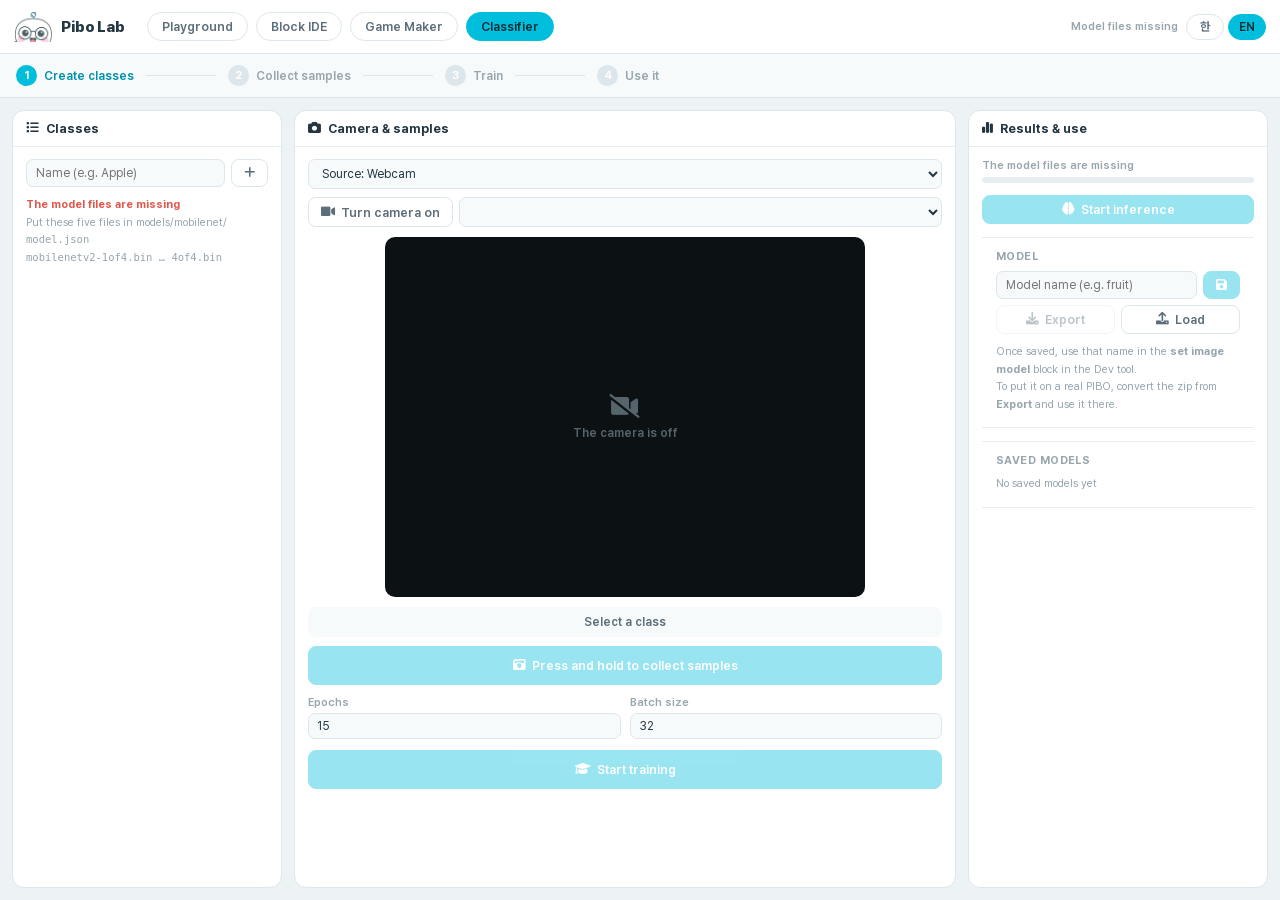
==== commit 6fca10dc: "update" ====
--- a/classify.html
+++ b/classify.html
@@ -200,7 +200,7 @@
       <div class="row" style="margin-bottom:8px">
         <select class="inp" id="srcSel" style="cursor:pointer">
           <option value="webcam">소스: 웹캠</option>
-          <option value="pibo">소스: 파이보 시야 (공장 라인)</option>
+          <option value="pibo">소스: 파이보 뷰</option>
         </select>
       </div>
       <div class="row" id="webRow" style="margin-bottom:10px">
@@ -317,28 +317,13 @@
   <span id="tlTimeDisp"></span><span id="tlPlayPause"></span>
   <button id="physBtn"></button><button id="gridBtn"></button>
 </div>
-
-<script src="lib/three.min.js?v=16"></script>
 <script src="lib/jszip.min.js?v=16"></script>
 <script src="lib/tf.min.js?v=16"></script>
 <script src="js/i18n.js?v=16"></script>
 
-<!-- 시뮬레이터 (개발툴과 완전히 같은 파일) -->
-<script src="js/config.js?v=16"></script>
-<script src="js/dom.js?v=16"></script>
-<script src="js/orbit.js?v=16"></script>
-<script src="js/loaders.js?v=16"></script>
-<script src="js/viewer.js?v=16"></script>
-<script src="js/physics.js?v=16"></script>
-<script src="js/backdrop.js?v=16"></script>
-<script src="js/backdrop_factory.js?v=16"></script>
-<script src="js/motion.js?v=16"></script>
-<script src="js/pibo_api.js?v=16"></script>
-<script src="js/custom_style.js?v=16"></script>
-<script src="js/pibo_oled.js?v=16"></script>
-<script src="js/motion_names.js?v=16"></script>
+<!-- 3D(파이보 뷰)는 필요할 때만 불러온다 — js/classify.js 의 loadSim() 참고.
+     웹캠으로만 쓰는 학생은 three.js·로봇 모델을 아예 받지 않는다. -->
 <script src="js/cf_store.js?v=16"></script>
-<script src="js/pibo_camera.js?v=16"></script>
 <script src="js/classify.js?v=16"></script>
 </body>
 </html>
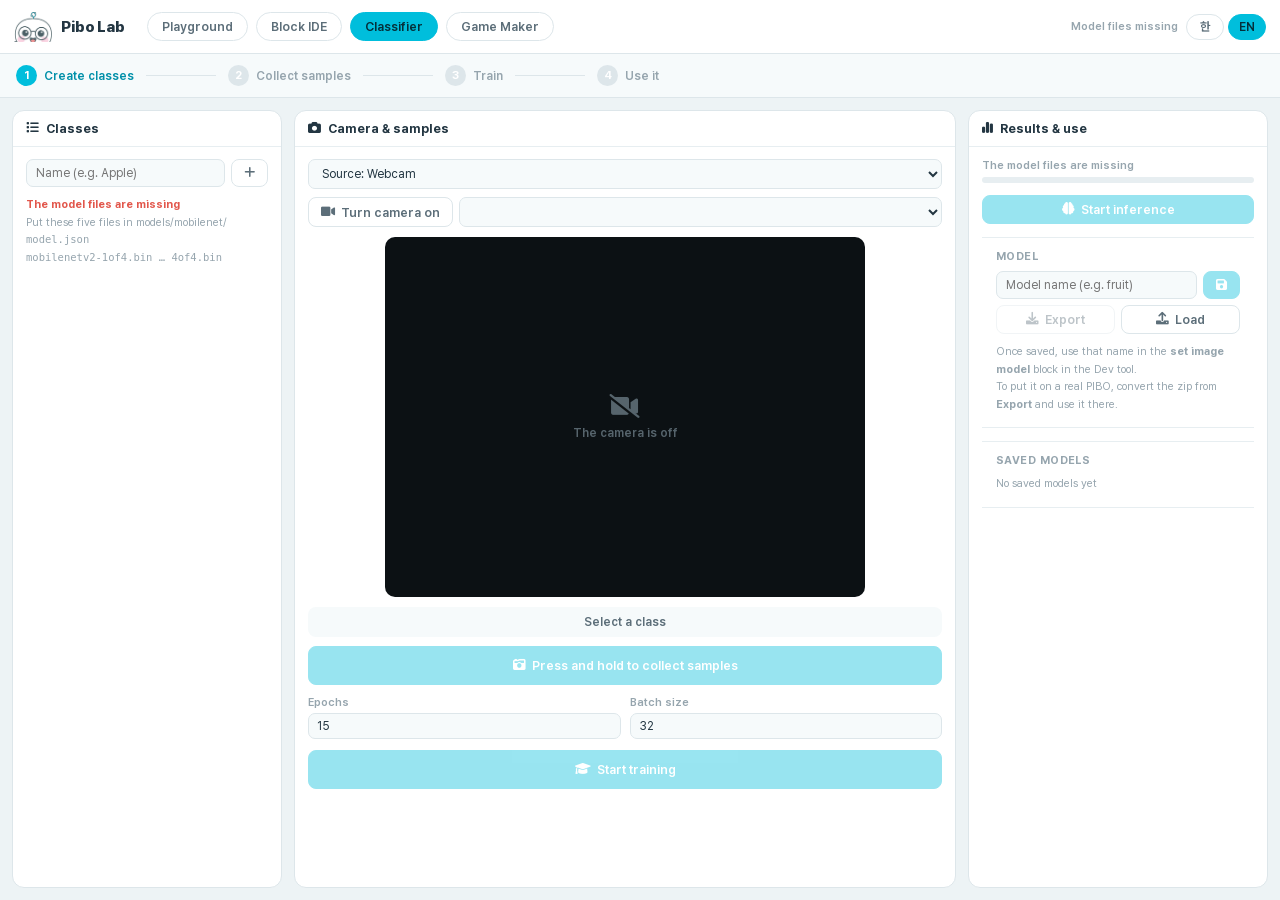
==== commit 3b2f61a0: "update" ====
--- a/classify.html
+++ b/classify.html
@@ -161,8 +161,8 @@
   <span class="title"><img src="img/pibo-logo.png" alt="" style="height:30px">파이보 랩</span>
   <a class="navlink" href="index.html">체험툴</a>
   <a class="navlink" href="dev.html">개발툴</a>
+  <span class="navlink on">분류툴</span>
   <a class="navlink" href="game.html">게임툴</a>
-  <span class="navlink on">분류툴</span>
   <span class="sp"></span>
   <span id="engine" style="font-size:11px;color:var(--ink3,#96A5AE);font-weight:600">준비 중…</span>
 </div>
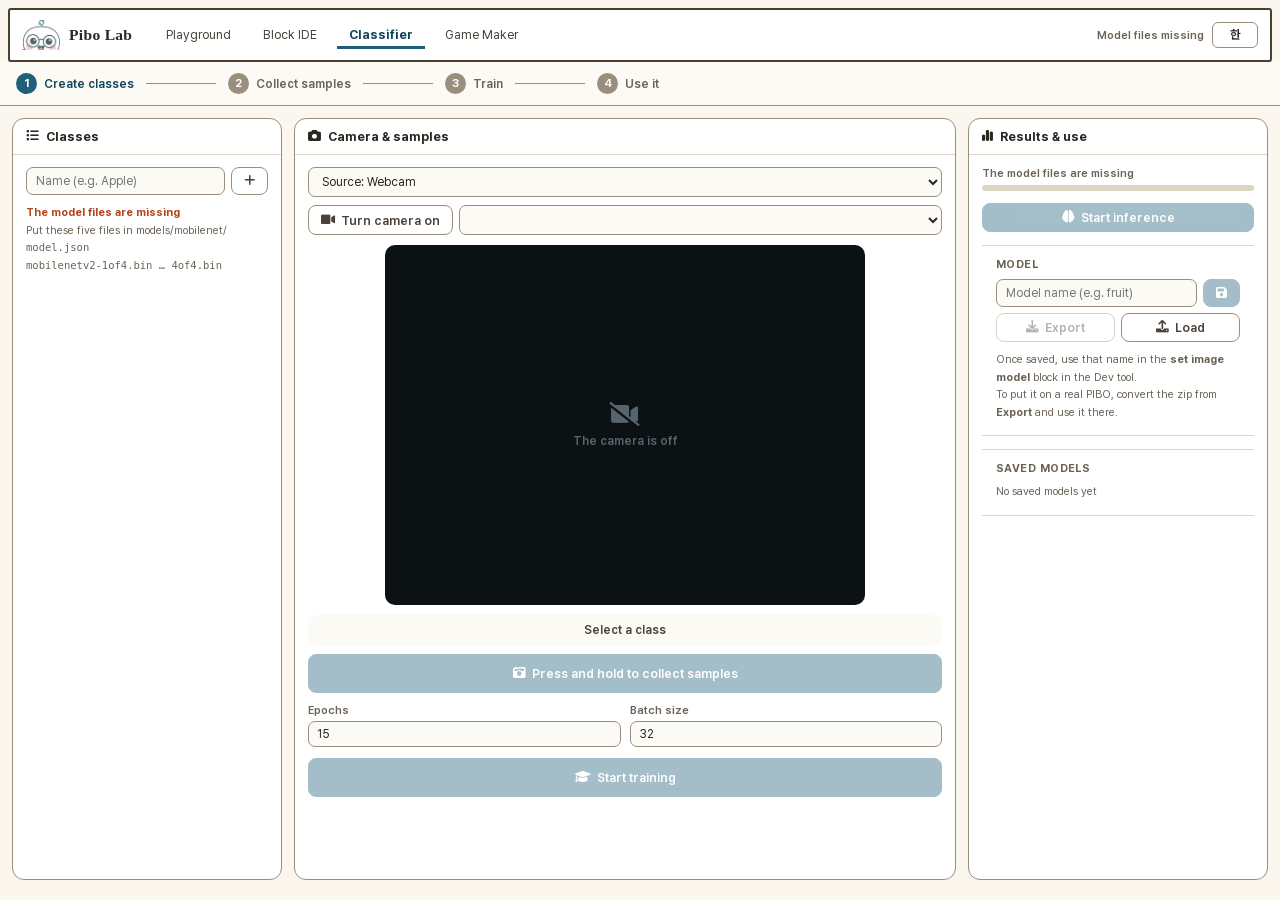
==== commit effd2842: "u" ====
--- a/classify.html
+++ b/classify.html
@@ -8,6 +8,7 @@
 <link rel="icon" type="image/png" href="img/favicon.png">
 <link rel="stylesheet" href="fonts/pretendard.css?v=16">
 <link rel="stylesheet" href="css/style.css?v=16">
+<link rel="stylesheet" href="css/theme-maker.css?v=16">
 <style>
   html,body{height:100%;margin:0;overflow:hidden}
   body{display:flex;flex-direction:column}
--- a/css/theme-maker.css
+++ b/css/theme-maker.css
@@ -0,0 +1,119 @@
+/* ═══════════════════════════════════════════════════════════
+   더 메이커 공통 테마 — vapi-od(온디바이스 비전툴)와 같은 결
+   ═══════════════════════════════════════════════════════════
+   두 서비스가 한 제품으로 보이도록 톤을 맞춘다.
+   바꾸는 것은 둘뿐이다: 색 토큰(전체 배경) · 헤더 외곽선.
+   기능·레이아웃·버튼 이름은 건드리지 않는다.
+
+   style.css 뒤에 불러야 한다 (뒤에 온 값이 이긴다).
+   되돌리려면 각 HTML 에서 이 파일 <link> 한 줄만 지우면 된다. */
+
+/* ── 색 토큰 : "학습지" (미색 종이 + 갈색 괘선 + 남색 펜) ── */
+:root {
+  --paper:      #FBF7EF;   /* 활동지 바탕 */
+  --line-d:     #4A3F2E;   /* 표 괘선 (짙은 갈색) */
+  --pen-blue:   #1F5F7A;
+  --pen-blue-d: #12455C;
+  --pen-red:    #B4451C;
+
+  /* 파이보 랩이 쓰던 이름에 학습지 색을 다시 붙인다 */
+  --bg:        var(--paper);
+  --panel:     #FFFFFF;
+  --panel2:    #FBFAF5;
+  --line:      #9A8F7D;
+  --line-soft: #DCD5C6;
+  --ink:       #2A2620;
+  --ink2:      #4A423A;
+  --ink3:      #6B6255;
+  --acc:       var(--pen-blue);
+  --acc-ink:   var(--pen-blue-d);
+  --acc-deep:  #FFFFFF;
+  --acc-soft:  #E6EEF6;
+  --ok:        #2E7D4F;
+  --warn:      var(--pen-red);
+
+  --r-s: 6px;
+  --r-m: 6px;
+  --shadow: 0 1px 0 rgba(44, 74, 124, .18);
+  /* 글자체는 vapi-od 의 고운돋움/고운바탕을 먼저 찾고, 없으면 기존 것을 쓴다.
+     폰트 파일(약 4.2MB)을 넣지 않아도 색·테두리만으로 톤은 맞는다.
+     완전히 맞추려면 vapi-od/view_project/fonts/ 를 pibo-lab/fonts/ 로 복사하고
+     각 HTML 에 <link rel="stylesheet" href="fonts/fonts.css"> 를 넣으면 이 값이 그대로 살아난다. */
+  --sans: 'Gowun Dodum', 'Pretendard Variable', Pretendard, -apple-system, 'Segoe UI', sans-serif;
+  --serif: 'Gowun Batang', 'Nanum Myeongjo', 'Apple SD Gothic Neo', serif;
+}
+
+/* ── 전체 배경 : 미색 종이에 옅은 점무늬 ── */
+body {
+  /* 헤더 상자가 위·좌우로 8px 떠 있는 만큼 아래도 맞춰 준다 */
+  padding-bottom: 8px;
+  background-color: var(--paper);
+  background-image: radial-gradient(rgba(31, 95, 122, .07) 1px, transparent 1px);
+  background-size: 22px 22px;
+}
+
+/* ── 헤더 ──
+   다른 세 페이지(#devTop·#gTop·#cfTop)는 각자 <style> 안에서 헤더를 정의하는데,
+   그 <style> 이 이 파일보다 뒤에 와서 여기 규칙을 덮어쓴다.
+   그래서 넷이 어긋나지 않도록 선택자 앞에 html body 를 붙여 우선순위를 올리고,
+   네 페이지 모두 같은 값으로 통일한다. */
+html body header,
+html body #devTop,
+html body #gTop,
+html body #cfTop {
+  background: #FFFFFF;
+  border: 2px solid var(--line-d);      /* vapi-od 머리표와 같은 외곽선 */
+  border-radius: 3px;
+  box-shadow: 0 1px 0 rgba(44, 74, 124, .18);
+  margin: 8px 8px 0;
+  padding: 0 12px;
+  height: 54px;
+}
+
+/* 서비스명은 명조로 — vapi-od 머리표와 같은 글자체 */
+html body header h1,
+html body #devTop .title,
+html body #cfTop .title,
+html body #gTop .title {
+  font-family: var(--serif);
+  font-weight: 700;
+  letter-spacing: .02em;
+}
+
+/* ── 탭 버튼 : 테두리 없는 밑줄 탭 ──
+   알약처럼 외곽선을 두르지 않고, 선택된 탭만 아래에 남색 줄을 긋는다. */
+html body .navlink {
+  background: transparent;
+  border: none;
+  border-bottom: 3px solid transparent;
+  border-radius: 0;
+  color: var(--ink2);
+  padding: 6px 12px 4px;
+  font-weight: 400;
+}
+html body .navlink:hover {
+  background: transparent;
+  border-color: transparent;
+  border-bottom-color: #CFC7B8;
+  color: var(--ink);
+}
+html body .navlink.on,
+html body .navlink[aria-current] {
+  background: transparent;
+  border-color: transparent;
+  border-bottom-color: var(--pen-blue);
+  color: var(--pen-blue-d);
+  font-weight: 700;
+}
+
+/* ── 자잘한 마감 ── */
+/* 상단 상태 배지도 종이 톤으로 */
+.badge {
+  border-color: var(--line-soft);
+  background: var(--panel2);
+}
+.badge.ok {
+  color: var(--ok);
+  background: #EEF5EF;
+  border-color: #C9DCCB;
+}
